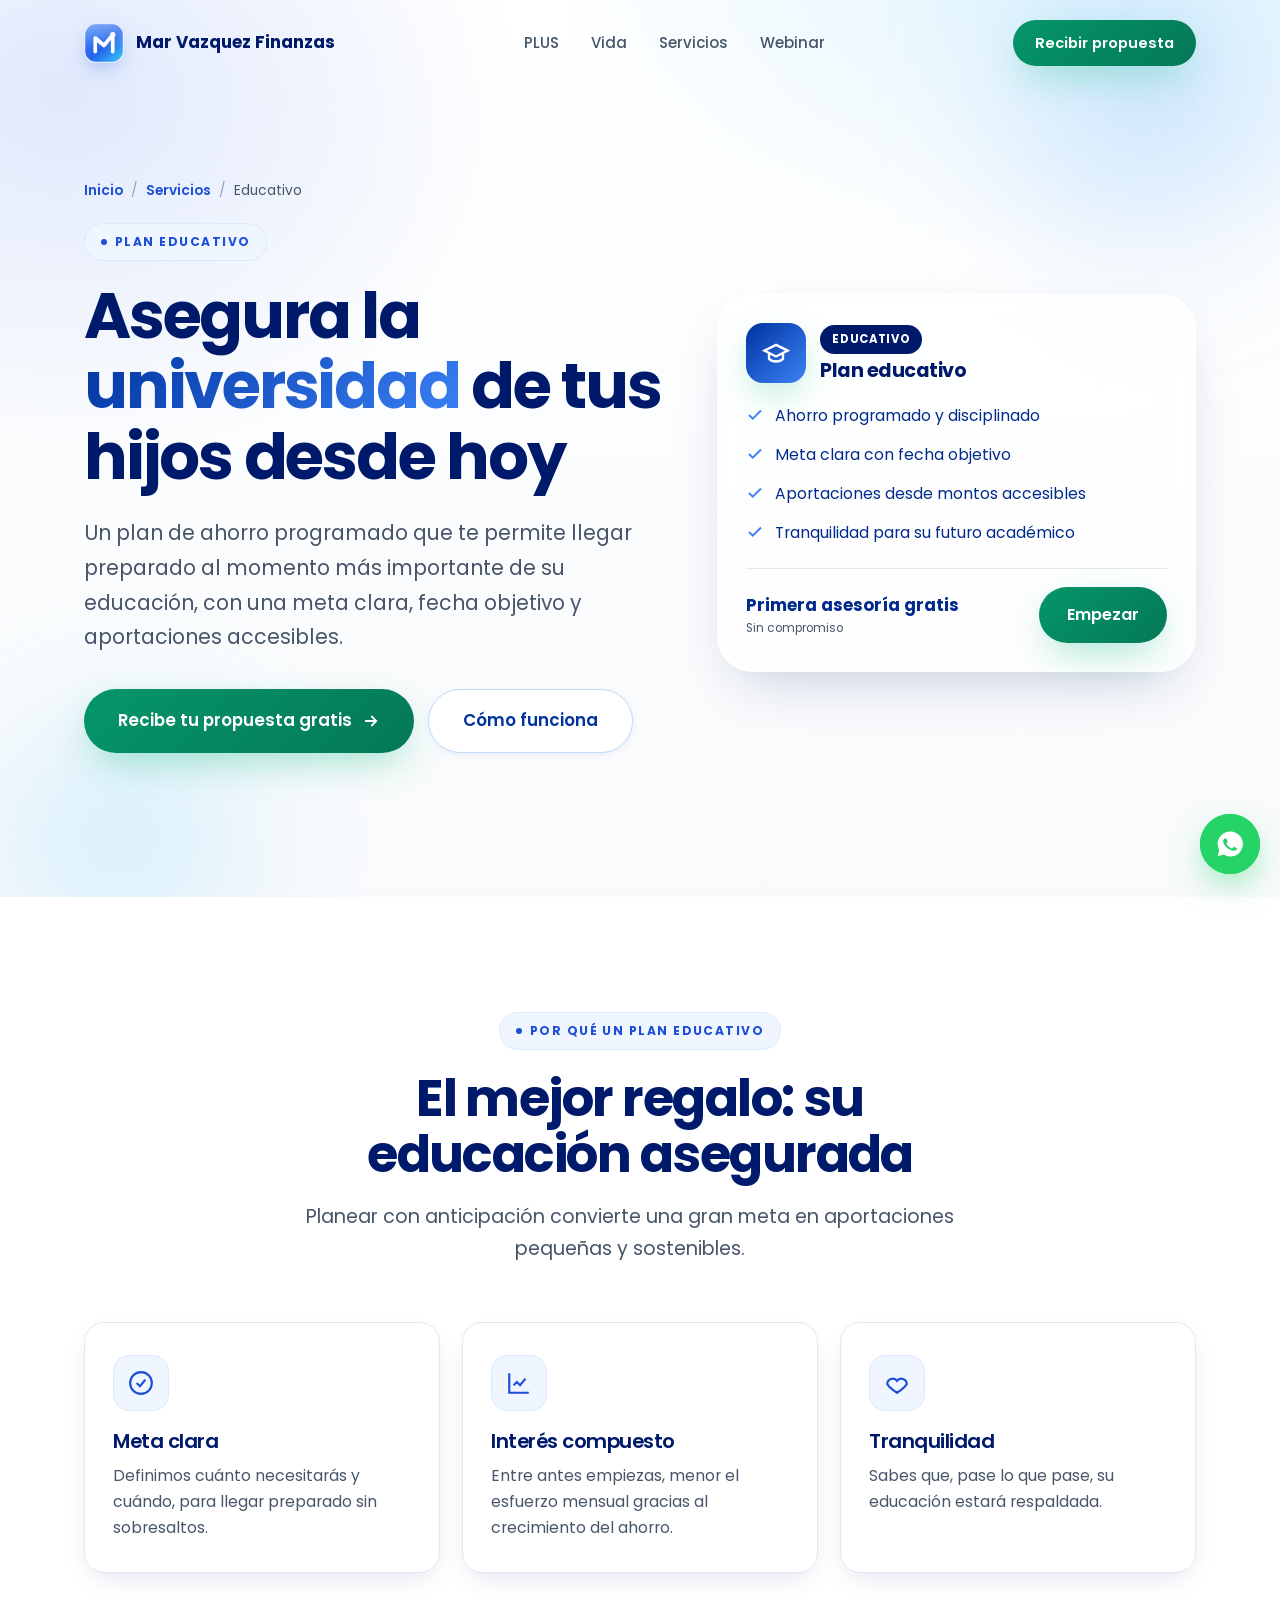
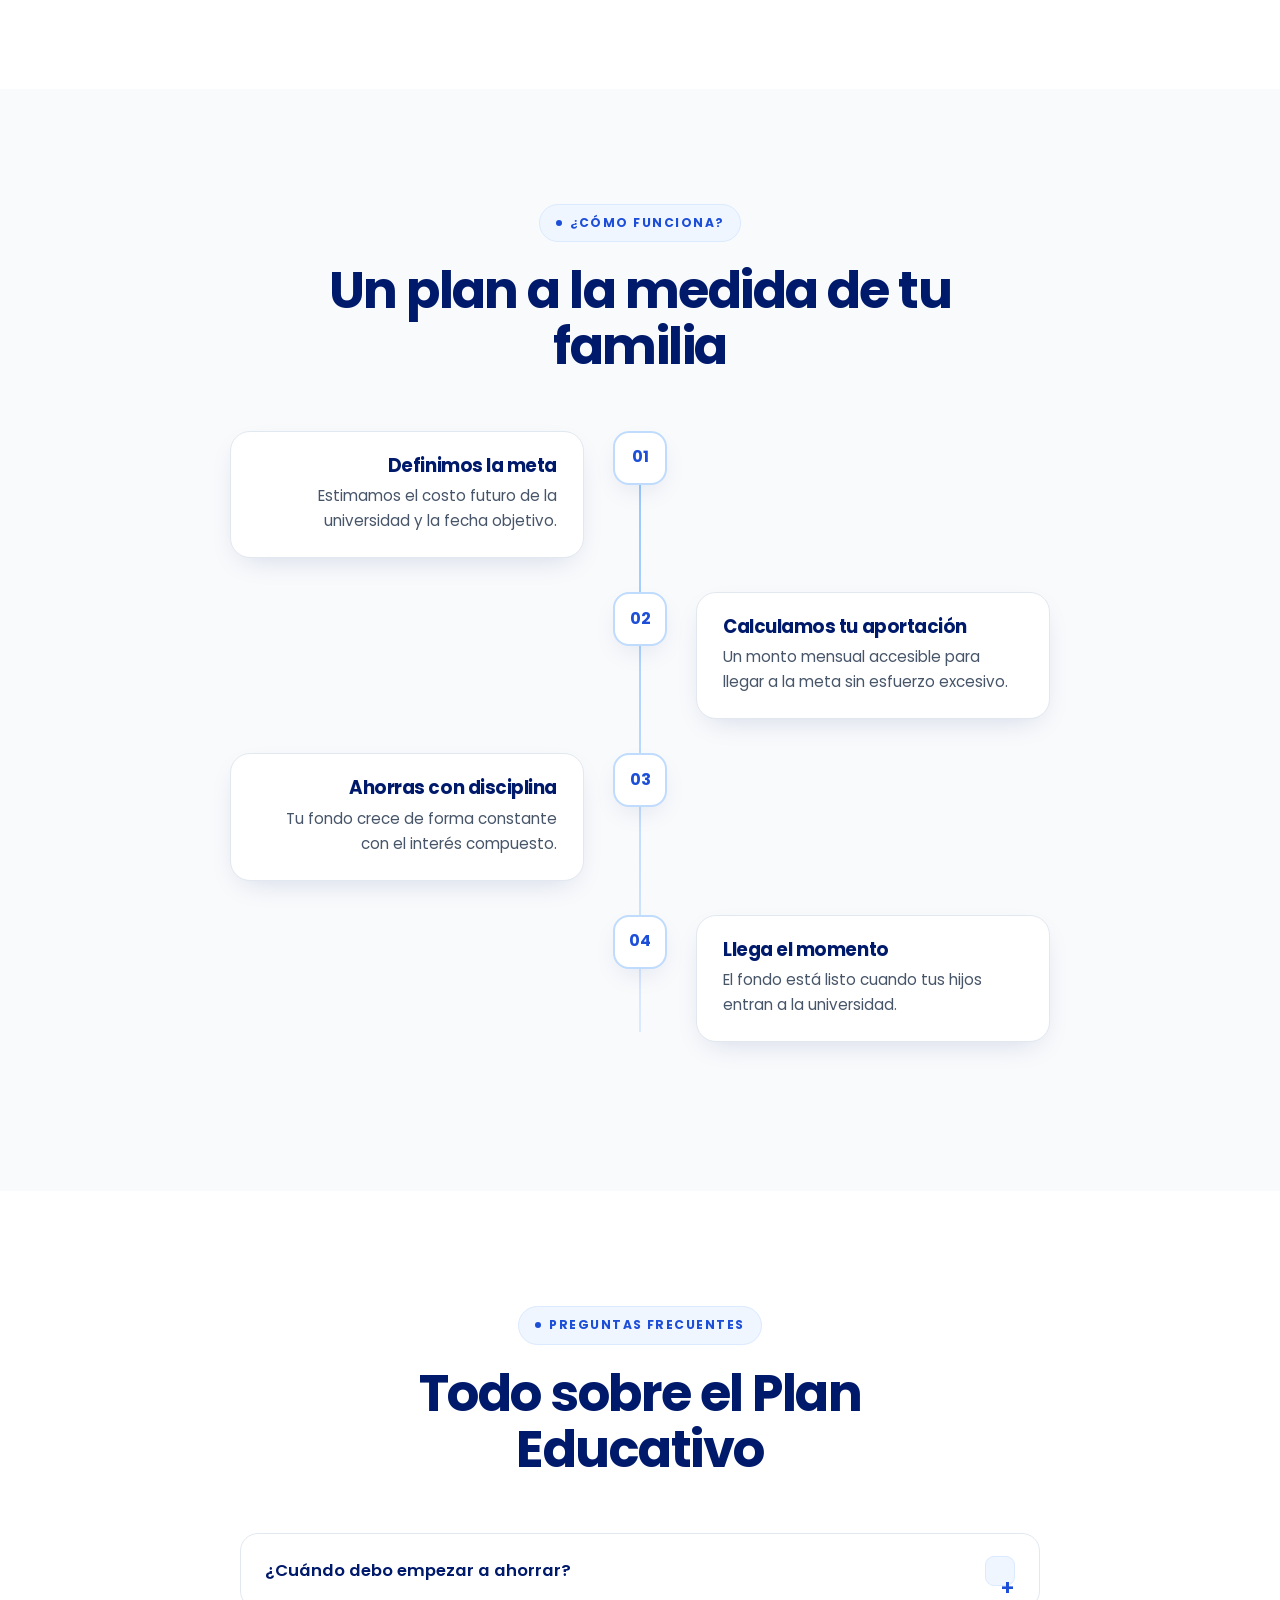
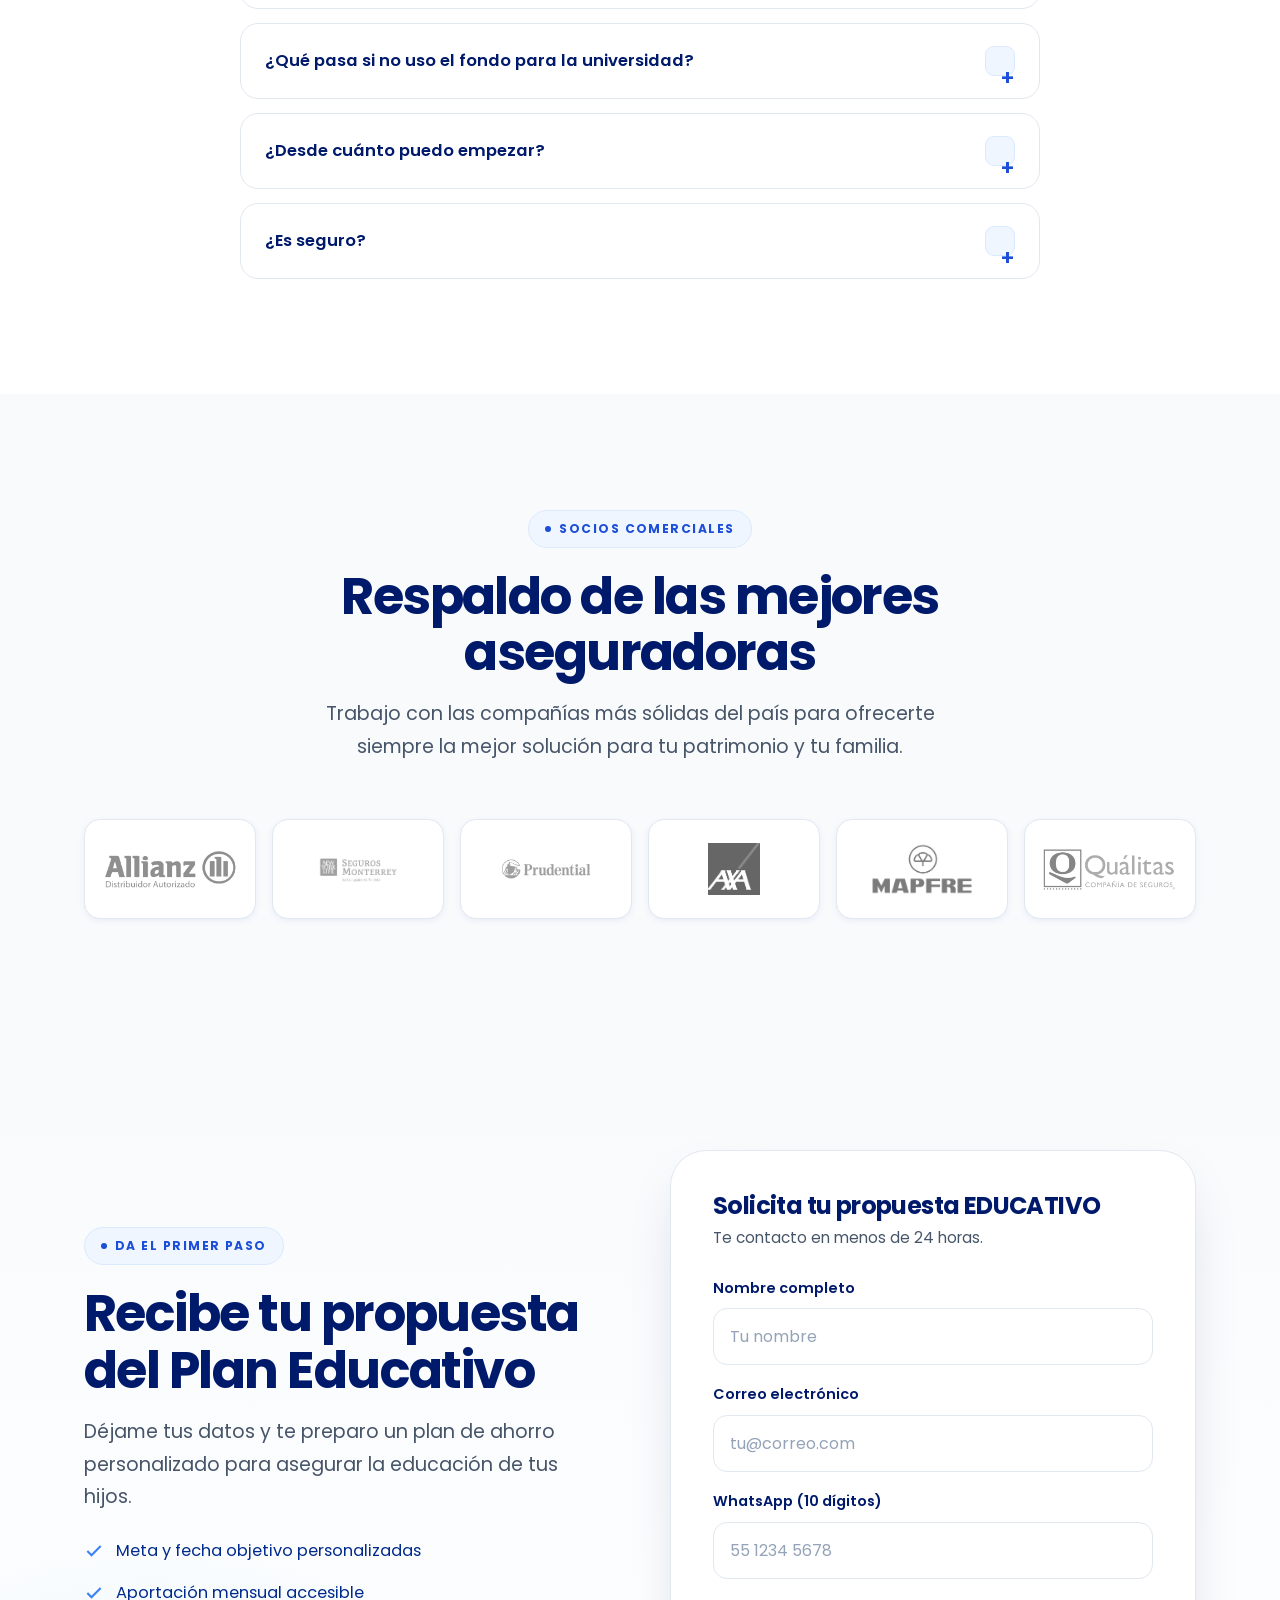
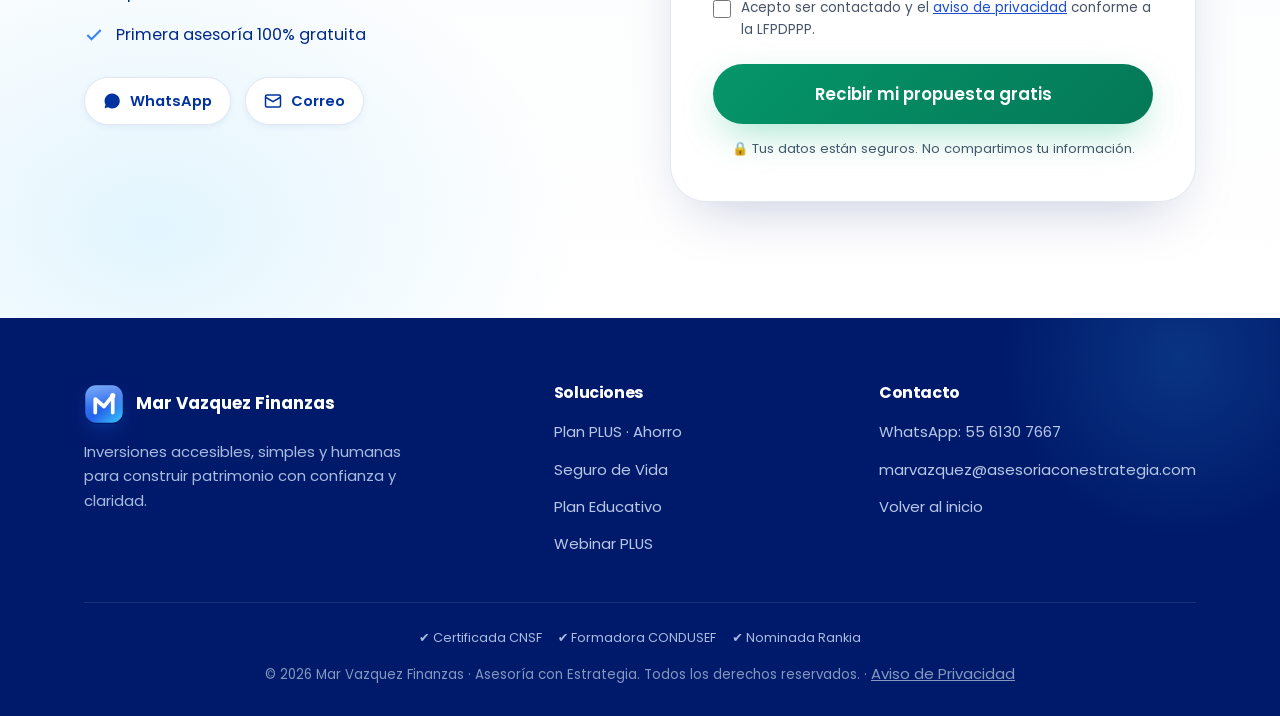
==== educativo.html @ a08ad893 "Add files via upload" ====
<!DOCTYPE html>
<html lang="es-MX">
<head>
<meta charset="UTF-8" />
<meta name="viewport" content="width=device-width, initial-scale=1.0" />
<title>Plan Educativo · Asegura la universidad de tus hijos | Mar Vazquez Finanzas</title>
<meta name="description" content="Plan Educativo: ahorro programado para asegurar la universidad de tus hijos con anticipación. Meta clara, fecha objetivo y tranquilidad. Asesora certificada CNSF y CONDUSEF." />
<meta name="keywords" content="plan educativo, ahorro universidad, ahorro para hijos, seguro educativo, ahorro programado México, fondo educativo" />
<link rel="canonical" href="https://asesoriaconestrategia.com/educativo.html" />

<meta property="og:type" content="website" />
<meta property="og:title" content="Plan Educativo · Asegura la universidad de tus hijos" />
<meta property="og:description" content="Ahorro programado para el futuro académico de tus hijos, con meta clara y fecha objetivo. Asesoría personalizada certificada." />
<meta property="og:locale" content="es_MX" />
<meta property="og:url" content="https://asesoriaconestrategia.com/educativo.html" />
<meta property="og:image" content="https://asesoriaconestrategia.com/assets/og-image.jpg" />
<meta property="og:image:width" content="1200" />
<meta property="og:image:height" content="630" />
<meta name="twitter:image" content="https://asesoriaconestrategia.com/assets/og-image.jpg" />

<link rel="icon" href="assets/favicon.svg" type="image/svg+xml" />
<link rel="icon" href="assets/favicon-32.png" sizes="32x32" type="image/png" />
<link rel="apple-touch-icon" href="assets/apple-touch-icon.png" />
<meta name="theme-color" content="#0033A0" />

<link rel="preconnect" href="https://fonts.googleapis.com" />
<link rel="preconnect" href="https://fonts.gstatic.com" crossorigin />
<link href="https://fonts.googleapis.com/css2?family=Poppins:wght@400;500;600;700&display=swap" rel="stylesheet" />
<link rel="stylesheet" href="css/styles.css" />

<script type="application/ld+json">
{"@context":"https://schema.org","@type":"Service","serviceType":"Plan de ahorro educativo","name":"EDUCATIVO","description":"Ahorro programado para asegurar la educación universitaria de los hijos.","areaServed":"MX","provider":{"@type":"Person","name":"Mar Vazquez","jobTitle":"Asesora financiera certificada CNSF","url":"https://asesoriaconestrategia.com"}}
</script>
<script type="application/ld+json">
{"@context":"https://schema.org","@type":"FAQPage","mainEntity":[
{"@type":"Question","name":"¿Cuándo debo empezar a ahorrar para la universidad de mis hijos?","acceptedAnswer":{"@type":"Answer","text":"Entre antes empieces, menor es el esfuerzo mensual gracias al interés compuesto. Incluso con niños pequeños puedes construir el fondo con aportaciones accesibles."}},
{"@type":"Question","name":"¿Qué pasa si no uso el fondo para la universidad?","acceptedAnswer":{"@type":"Answer","text":"El ahorro es tuyo y flexible. En tu asesoría revisamos las condiciones y alternativas según el plan que elijas."}},
{"@type":"Question","name":"¿Desde cuánto puedo empezar?","acceptedAnswer":{"@type":"Answer","text":"Desde montos accesibles. Definimos una aportación mensual sostenible acorde a tu meta y fecha objetivo."}}
]}
</script>
</head>
<body>

<header id="header">
  <div class="wrap nav">
    <a href="index.html" class="brand"><img class="mark" src="assets/logo.svg" width="40" height="40" alt="Mar Vazquez Finanzas" />Mar Vazquez Finanzas</a>
    <nav class="nav-links">
      <a href="plus.html">PLUS</a>
      <a href="vida.html">Vida</a>
      <a href="index.html#servicios">Servicios</a>
      <a href="webinar.html">Webinar</a>
    </nav>
    <a href="#contacto" class="btn btn-primary nav-cta"><span class="cta-full">Recibir propuesta</span><span class="cta-short">Propuesta</span></a>
  </div>
</header>

<section class="hero product-hero" id="top">
  <div class="hero-orb o1"></div>
  <div class="hero-orb o2"></div>
  <div class="wrap">
    <div>
      <nav class="crumbs" aria-label="Ruta"><a href="index.html">Inicio</a> <span>/</span> <a href="index.html#servicios">Servicios</a> <span>/</span> Educativo</nav>
      <span class="eyebrow reveal"><span class="dot"></span> Plan Educativo</span>
      <h1 class="reveal d1">Asegura la <span class="grad-text">universidad</span> de tus hijos desde hoy</h1>
      <p class="sub reveal d2">Un plan de ahorro programado que te permite llegar preparado al momento más importante de su educación, con una meta clara, fecha objetivo y aportaciones accesibles.</p>
      <div class="hero-cta reveal d3">
        <a href="#contacto" class="btn btn-primary btn-lg">Recibe tu propuesta gratis
          <svg width="18" height="18" viewBox="0 0 24 24" fill="none" stroke="currentColor" stroke-width="2.4" stroke-linecap="round"><path d="M5 12h14M13 6l6 6-6 6"/></svg>
        </a>
        <a href="#beneficios" class="btn btn-outline btn-lg">Cómo funciona</a>
      </div>
    </div>
    <div class="hero-visual reveal-scale d2">
      <div class="pcard">
        <div class="pcard-top">
          <div class="pcard-ico"><svg width="28" height="28" viewBox="0 0 24 24" fill="none" stroke="currentColor" stroke-width="2"><path d="M22 10 12 5 2 10l10 5 10-5Z"/><path d="M6 12v5c3 3 9 3 12 0v-5"/></svg></div>
          <div><span class="tag">EDUCATIVO</span><h3>Plan educativo</h3></div>
        </div>
        <ul class="pcard-list">
          <li><svg width="18" height="18" viewBox="0 0 24 24" fill="none" stroke="currentColor" stroke-width="2.5"><path d="M20 6 9 17l-5-5"/></svg> Ahorro programado y disciplinado</li>
          <li><svg width="18" height="18" viewBox="0 0 24 24" fill="none" stroke="currentColor" stroke-width="2.5"><path d="M20 6 9 17l-5-5"/></svg> Meta clara con fecha objetivo</li>
          <li><svg width="18" height="18" viewBox="0 0 24 24" fill="none" stroke="currentColor" stroke-width="2.5"><path d="M20 6 9 17l-5-5"/></svg> Aportaciones desde montos accesibles</li>
          <li><svg width="18" height="18" viewBox="0 0 24 24" fill="none" stroke="currentColor" stroke-width="2.5"><path d="M20 6 9 17l-5-5"/></svg> Tranquilidad para su futuro académico</li>
        </ul>
        <div class="pcard-foot">
          <div class="price">Primera asesoría gratis<span>Sin compromiso</span></div>
          <a href="#contacto" class="btn btn-primary">Empezar</a>
        </div>
      </div>
    </div>
  </div>
</section>

<section class="section-pad" id="beneficios">
  <div class="wrap">
    <div class="shead">
      <span class="eyebrow reveal"><span class="dot"></span> Por qué un plan educativo</span>
      <h2 class="title reveal d1">El mejor regalo: su educación asegurada</h2>
      <p class="lead reveal d2">Planear con anticipación convierte una gran meta en aportaciones pequeñas y sostenibles.</p>
    </div>
    <div class="grid cols-3">
      <div class="card reveal"><div class="icon"><svg width="26" height="26" viewBox="0 0 24 24" fill="none" stroke="currentColor" stroke-width="2"><circle cx="12" cy="12" r="10"/><path d="m8 12 3 3 5-6"/></svg></div><h3>Meta clara</h3><p>Definimos cuánto necesitarás y cuándo, para llegar preparado sin sobresaltos.</p></div>
      <div class="card reveal d1"><div class="icon"><svg width="26" height="26" viewBox="0 0 24 24" fill="none" stroke="currentColor" stroke-width="2"><path d="M3 3v18h18"/><path d="m7 14 3-3 3 3 5-6"/></svg></div><h3>Interés compuesto</h3><p>Entre antes empiezas, menor el esfuerzo mensual gracias al crecimiento del ahorro.</p></div>
      <div class="card reveal d2"><div class="icon"><svg width="26" height="26" viewBox="0 0 24 24" fill="none" stroke="currentColor" stroke-width="2"><path d="M12 21s-7-4.35-9-8a5 5 0 0 1 9-3 5 5 0 0 1 9 3c-2 3.65-9 8-9 8Z"/></svg></div><h3>Tranquilidad</h3><p>Sabes que, pase lo que pase, su educación estará respaldada.</p></div>
    </div>
  </div>
</section>

<section class="section-pad soft">
  <div class="wrap">
    <div class="shead"><span class="eyebrow reveal"><span class="dot"></span> ¿Cómo funciona?</span><h2 class="title reveal d1">Un plan a la medida de tu familia</h2></div>
    <div class="timeline">
      <div class="tstep reveal"><div class="tnode">01</div><div class="tcard"><h3>Definimos la meta</h3><p>Estimamos el costo futuro de la universidad y la fecha objetivo.</p></div></div>
      <div class="tstep reveal"><div class="tnode">02</div><div class="tcard"><h3>Calculamos tu aportación</h3><p>Un monto mensual accesible para llegar a la meta sin esfuerzo excesivo.</p></div></div>
      <div class="tstep reveal"><div class="tnode">03</div><div class="tcard"><h3>Ahorras con disciplina</h3><p>Tu fondo crece de forma constante con el interés compuesto.</p></div></div>
      <div class="tstep reveal"><div class="tnode">04</div><div class="tcard"><h3>Llega el momento</h3><p>El fondo está listo cuando tus hijos entran a la universidad.</p></div></div>
    </div>
  </div>
</section>

<section class="section-pad" id="faq">
  <div class="wrap">
    <div class="shead"><span class="eyebrow reveal"><span class="dot"></span> Preguntas frecuentes</span><h2 class="title reveal d1">Todo sobre el Plan Educativo</h2></div>
    <div class="faq">
      <details class="qa reveal"><summary>¿Cuándo debo empezar a ahorrar?<span class="pm">+</span></summary><div class="a">Entre antes empieces, menor es el esfuerzo mensual gracias al interés compuesto. Incluso con niños pequeños puedes construir el fondo con aportaciones accesibles.</div></details>
      <details class="qa reveal"><summary>¿Qué pasa si no uso el fondo para la universidad?<span class="pm">+</span></summary><div class="a">El ahorro es tuyo y flexible. En tu asesoría revisamos las condiciones y alternativas según el plan que elijas.</div></details>
      <details class="qa reveal"><summary>¿Desde cuánto puedo empezar?<span class="pm">+</span></summary><div class="a">Desde montos accesibles. Definimos una aportación mensual sostenible acorde a tu meta y fecha objetivo.</div></details>
      <details class="qa reveal"><summary>¿Es seguro?<span class="pm">+</span></summary><div class="a">Trabajo con instituciones reguladas y soy asesora certificada por la CNSF y formadora financiera avalada por la CONDUSEF.</div></details>
    </div>
  </div>
</section>

<!-- ======================= ASEGURADORAS ALIADAS ======================= -->
<section class="section-pad soft" id="aseguradoras">
  <div class="wrap">
    <div class="shead">
      <span class="eyebrow reveal"><span class="dot"></span> Socios comerciales</span>
      <h2 class="title reveal d1">Respaldo de las mejores aseguradoras</h2>
      <p class="lead reveal d2">Trabajo con las compañías más sólidas del país para ofrecerte siempre la mejor solución para tu patrimonio y tu familia.</p>
    </div>
    <div class="partners-grid reveal d1">
      <div class="partner"><img src="assets/partners/allianz-distribuidor-autorizado.png" alt="Allianz — Distribuidor Autorizado" loading="lazy" /></div>
      <div class="partner"><img src="assets/partners/seguros-monterrey-large.webp" alt="Seguros Monterrey New York" loading="lazy" /></div>
      <div class="partner"><img src="assets/partners/Prudential.webp" alt="Prudential" loading="lazy" /></div>
      <div class="partner"><img src="assets/partners/axa-logo.png" alt="AXA" loading="lazy" /></div>
      <div class="partner"><img src="assets/partners/Mapfre_logo.webp" alt="Mapfre" loading="lazy" /></div>
      <div class="partner"><img src="assets/partners/qualitas-logo.webp" alt="Quálitas" loading="lazy" /></div>
    </div>
  </div>
</section><section class="section-pad lead-sec" id="contacto">
  <div class="wrap">
    <div class="lead-grid">
      <div class="reveal-x">
        <span class="eyebrow"><span class="dot"></span> Da el primer paso</span>
        <h2 class="title">Recibe tu propuesta del Plan Educativo</h2>
        <p class="lead">Déjame tus datos y te preparo un plan de ahorro personalizado para asegurar la educación de tus hijos.</p>
        <ul class="lead-benefits">
          <li><svg width="20" height="20" viewBox="0 0 24 24" fill="none" stroke="currentColor" stroke-width="2.5"><path d="M20 6 9 17l-5-5"/></svg> Meta y fecha objetivo personalizadas</li>
          <li><svg width="20" height="20" viewBox="0 0 24 24" fill="none" stroke="currentColor" stroke-width="2.5"><path d="M20 6 9 17l-5-5"/></svg> Aportación mensual accesible</li>
          <li><svg width="20" height="20" viewBox="0 0 24 24" fill="none" stroke="currentColor" stroke-width="2.5"><path d="M20 6 9 17l-5-5"/></svg> Primera asesoría 100% gratuita</li>
        </ul>
        <div class="lead-contact">
          <a href="https://wa.me/525561307667" target="_blank" rel="noopener"><svg width="18" height="18" viewBox="0 0 24 24" fill="currentColor"><path d="M12 2a10 10 0 0 0-8.6 15l-1.3 4.7 4.8-1.3A10 10 0 1 0 12 2Z"/></svg> WhatsApp</a>
          <a href="mailto:marvazquez@asesoriaconestrategia.com"><svg width="18" height="18" viewBox="0 0 24 24" fill="none" stroke="currentColor" stroke-width="2"><rect x="2" y="4" width="20" height="16" rx="2"/><path d="m2 7 10 6 10-6"/></svg> Correo</a>
        </div>
      </div>
      <div class="form-card reveal-x right">
        <form id="lead-form" data-source="landing-educativo" novalidate>
          <h3>Solicita tu propuesta EDUCATIVO</h3>
          <p class="fsub">Te contacto en menos de 24 horas.</p>
          <div class="form-group"><label for="name">Nombre completo</label><input type="text" id="name" name="name" autocomplete="name" placeholder="Tu nombre" required /><div class="err" data-for="name">Escribe tu nombre.</div></div>
          <div class="form-group"><label for="email">Correo electrónico</label><input type="email" id="email" name="email" autocomplete="email" placeholder="tu@correo.com" required /><div class="err" data-for="email">Escribe un correo válido.</div></div>
          <div class="form-group"><label for="phone">WhatsApp (10 dígitos)</label><input type="tel" id="phone" name="phone" autocomplete="tel" inputmode="numeric" placeholder="55 1234 5678" required /><div class="err" data-for="phone">Escribe un número de 10 dígitos.</div></div>
          <input type="hidden" id="interest" name="interest" value="Plan educativo (EDUCATIVO)" />
          <div class="honeypot"><label>No llenar<input type="text" name="company" tabindex="-1" autocomplete="off" /></label></div>
          <div class="consent"><input type="checkbox" id="consent" name="consent" required /><label for="consent">Acepto ser contactado y el <a href="privacidad.html" target="_blank" rel="noopener">aviso de privacidad</a> conforme a la LFPDPPP.</label></div>
          <div class="err" data-for="consent">Debes aceptar el aviso de privacidad para continuar.</div>
          <button type="submit" class="btn btn-primary btn-block btn-lg">Recibir mi propuesta gratis</button>
          <p class="form-note">🔒 Tus datos están seguros. No compartimos tu información.</p>
        </form>
        <div class="form-ok" id="form-ok">
          <div class="ring"><svg width="34" height="34" viewBox="0 0 24 24" fill="none" stroke="currentColor" stroke-width="2.5"><path d="M20 6 9 17l-5-5"/></svg></div>
          <h3>¡Gracias! 🎉</h3>
          <p>Recibí tus datos. Te contactaré en menos de 24 horas por WhatsApp con tu propuesta del Plan Educativo.</p>
          <a href="#" id="calendly-link" class="btn btn-primary btn-block" style="margin-top:20px" onclick="return false">Agendar mi asesoría ahora</a>
        </div>
      </div>
    </div>
  </div>
</section>

<footer>
  <div class="wrap">
    <div class="foot-grid">
      <div>
        <a href="index.html" class="brand" style="margin-bottom:16px"><img class="mark" src="assets/logo.svg" width="40" height="40" alt="Mar Vazquez Finanzas" />Mar Vazquez Finanzas</a>
        <p style="max-width:340px;font-size:.93rem;color:#A9BADF;margin-top:10px">Inversiones accesibles, simples y humanas para construir patrimonio con confianza y claridad.</p>
      </div>
      <div>
        <h4>Soluciones</h4>
        <ul class="foot-links">
          <li><a href="plus.html">Plan PLUS · Ahorro</a></li>
          <li><a href="vida.html">Seguro de Vida</a></li>
          <li><a href="educativo.html">Plan Educativo</a></li>
          <li><a href="webinar.html">Webinar PLUS</a></li>
        </ul>
      </div>
      <div>
        <h4>Contacto</h4>
        <ul class="foot-links">
          <li><a href="https://wa.me/525561307667" target="_blank" rel="noopener">WhatsApp: 55 6130 7667</a></li>
          <li><a href="mailto:marvazquez@asesoriaconestrategia.com">marvazquez@asesoriaconestrategia.com</a></li>
          <li><a href="index.html">Volver al inicio</a></li>
        </ul>
      </div>
    </div>
    <div class="foot-bottom">
      <div class="badges"><span>✔ Certificada CNSF</span><span>✔ Formadora CONDUSEF</span><span>✔ Nominada Rankia</span></div>
      © <span id="year">2026</span> Mar Vazquez Finanzas · Asesoría con Estrategia. Todos los derechos reservados. · <a href="privacidad.html" style="color:inherit;text-decoration:underline">Aviso de Privacidad</a>
    </div>
  </div>
</footer>

<a class="wa-float" href="https://wa.me/525561307667?text=Hola%20Mar%2C%20me%20interesa%20el%20plan%20educativo" target="_blank" rel="noopener" aria-label="WhatsApp">
  <svg width="30" height="30" viewBox="0 0 24 24" fill="currentColor"><path d="M12 2a10 10 0 0 0-8.6 15l-1.3 4.7 4.8-1.3A10 10 0 1 0 12 2Zm5.3 14.1c-.2.6-1.3 1.2-1.8 1.2-.5.1-1 .2-3.3-.7-2.8-1.1-4.5-3.9-4.7-4.1-.1-.2-1-1.4-1-2.6 0-1.2.6-1.8.9-2.1.2-.2.5-.3.7-.3h.5c.2 0 .4 0 .6.5l.8 2c.1.2.1.4 0 .5l-.4.5-.3.3c-.1.1-.3.3-.1.6.2.3.8 1.3 1.7 2.1 1.2 1 2.1 1.4 2.4 1.5.3.1.5.1.6-.1l.9-1c.2-.2.4-.2.6-.1l1.9.9c.3.1.5.2.5.3.1.2.1.6-.1 1.1Z"/></svg>
</a>
<button class="to-top" id="toTop" aria-label="Volver arriba"><svg width="20" height="20" viewBox="0 0 24 24" fill="none" stroke="currentColor" stroke-width="2.4" stroke-linecap="round" stroke-linejoin="round"><path d="M12 19V5M5 12l7-7 7 7"/></svg></button>
<div class="sticky-cta" id="sticky">
  <a href="https://wa.me/525561307667" target="_blank" rel="noopener" class="btn btn-outline">WhatsApp</a>
  <a href="#contacto" class="btn btn-primary">Recibir propuesta</a>
</div>

<script src="js/main.js"></script>
</body>
</html>
---- css/styles.css ----
/* ============================================================
   Mar Vazquez Finanzas — Landing de presentación
   Hoja de estilos principal
   Paleta: Blanco + Azul · Estilo premium, luminoso y elegante · 2026
   ============================================================ */

/* ============ TOKENS ============ */
:root{
  /* Azules Allianz */
  --blue-900:#001A6B;   /* bandas oscuras / titulares */
  --blue-800:#002A8C;
  --blue-700:#0033A0;   /* azul Allianz */
  --blue-600:#1D4ED8;   /* azul primario (links, eyebrows) */
  --blue-500:#3B82F6;
  --blue-400:#60A5FA;
  --blue-300:#93C5FD;
  --blue-200:#BFDBFE;
  --blue-100:#DBEAFE;
  --blue-50:#EFF6FF;    /* fondos suaves */
  --cyan-400:#3B82F6;   /* acento en gradientes (azul) */

  /* Verde (CTA / acentos) */
  --green:#10B981;
  --green-dark:#059669;
  --mint-400:#10B981;   /* alias: acentos/checks en verde */
  --mint-300:#34D399;

  /* Neutros */
  --ink:#0F172A;        /* texto principal (slate-900) */
  --slate:#475569;      /* texto secundario */
  --slate-2:#94A3B8;    /* texto terciario */
  --line:#E2E8F0;       /* bordes */
  --white:#FFFFFF;
  --bg:#F8FAFC;         /* fondo base */

  /* Sistema */
  --radius:20px;
  --radius-lg:28px;
  --radius-xl:36px;
  --shadow-xs:0 2px 8px -2px rgba(0,51,160,.10);
  --shadow-sm:0 10px 30px -12px rgba(0,26,107,.18);
  --shadow-md:0 24px 60px -24px rgba(0,26,107,.26);
  --shadow-glow:0 14px 40px -10px rgba(16,185,129,.45);
  --grad:linear-gradient(135deg,var(--blue-700),var(--blue-500));
  --grad-soft:linear-gradient(135deg,var(--blue-500),var(--blue-400));
  --grad-cta:linear-gradient(135deg,#059669,#047857);
  --maxw:1160px;
}

/* ============ RESET ============ */
*{margin:0;padding:0;box-sizing:border-box}
html{scroll-behavior:smooth;-webkit-text-size-adjust:100%}
body{
  font-family:'Poppins',system-ui,sans-serif;
  color:var(--ink);
  background:var(--white);
  line-height:1.65;
  overflow-x:hidden;
  -webkit-font-smoothing:antialiased;
}
h1,h2,h3,h4,.font-display{font-family:'Poppins','Inter',sans-serif;line-height:1.1;letter-spacing:-.025em;color:var(--blue-900)}
img{max-width:100%;display:block}
a{color:inherit;text-decoration:none}
button{font-family:inherit;cursor:pointer;border:none;background:none}
section{position:relative}
::selection{background:var(--blue-200);color:var(--blue-900)}

/* Foco visible por teclado (accesibilidad) */
a:focus-visible,button:focus-visible,.btn:focus-visible,summary:focus-visible,[tabindex]:focus-visible,input:focus-visible,select:focus-visible,details:focus-visible{
  outline:3px solid var(--blue-500);outline-offset:2px;border-radius:8px;
}

/* ============ LAYOUT ============ */
.wrap{width:100%;max-width:var(--maxw);margin:0 auto;padding:0 24px}
.section-pad{padding:clamp(70px,9vw,130px) 0}
.center{text-align:center}
.eyebrow{
  display:inline-flex;align-items:center;gap:8px;
  font-size:.76rem;font-weight:700;letter-spacing:.12em;text-transform:uppercase;
  color:var(--blue-600);
  padding:8px 16px;border-radius:100px;margin-bottom:20px;
  background:var(--blue-50);border:1px solid var(--blue-100);
}
.eyebrow.on-dark{color:var(--blue-200);background:rgba(255,255,255,.08);border-color:rgba(255,255,255,.16)}
.eyebrow .dot{width:6px;height:6px;border-radius:50%;background:var(--blue-600)}
.eyebrow.on-dark .dot{background:var(--cyan-400)}
h2.title{font-size:clamp(2rem,4.8vw,3.2rem);font-weight:700;margin-bottom:18px;letter-spacing:-.03em}
.on-dark h2.title{color:#fff}
.lead{font-size:clamp(1.02rem,2.3vw,1.2rem);color:var(--slate);max-width:660px;line-height:1.7}
.center .lead{margin-left:auto;margin-right:auto}
.on-dark .lead{color:var(--blue-200)}
.grad-text{background:var(--grad);-webkit-background-clip:text;background-clip:text;color:transparent}

/* Fondo decorativo de puntos */
.dotgrid{
  background-image:radial-gradient(var(--blue-100) 1px,transparent 1px);
  background-size:26px 26px;
}

/* ============ BUTTONS ============ */
.btn{
  display:inline-flex;align-items:center;justify-content:center;gap:10px;
  font-weight:600;font-size:1rem;padding:15px 28px;border-radius:100px;
  transition:transform .3s cubic-bezier(.2,.8,.2,1),box-shadow .3s ease,background .3s ease,color .3s ease;
  white-space:nowrap;position:relative;
}
.btn svg{transition:transform .3s ease}
.btn-primary{background:var(--grad-cta);color:#fff;box-shadow:var(--shadow-glow)}
.btn-primary:hover{transform:translateY(-3px);box-shadow:0 20px 48px -12px rgba(16,185,129,.6)}
.btn-primary:hover svg{transform:translateX(4px)}
.btn-outline{background:#fff;color:var(--blue-700);border:1.5px solid var(--blue-200);box-shadow:var(--shadow-xs)}
.btn-outline:hover{transform:translateY(-3px);border-color:var(--blue-400);box-shadow:var(--shadow-sm)}
.btn-ghost{background:rgba(255,255,255,.1);color:#fff;border:1px solid rgba(255,255,255,.25)}
.btn-ghost:hover{background:rgba(255,255,255,.2);transform:translateY(-3px)}
.btn-white{background:#fff;color:var(--blue-700)}
.btn-white:hover{transform:translateY(-3px);box-shadow:0 18px 44px -14px rgba(0,0,0,.4)}
.btn-block{width:100%}
.btn-lg{padding:17px 34px;font-size:1.05rem}

/* ============ HEADER ============ */
header{
  position:fixed;top:0;left:0;right:0;z-index:80;
  transition:background .35s ease,box-shadow .35s ease,padding .35s ease,border-color .35s;
  padding:20px 0;border-bottom:1px solid transparent;
}
header.scrolled{
  background:rgba(255,255,255,.8);backdrop-filter:blur(18px) saturate(160%);
  box-shadow:0 8px 30px -16px rgba(15,40,110,.25);padding:13px 0;border-bottom-color:var(--line);
}
.nav{display:flex;align-items:center;justify-content:space-between;gap:20px}
.brand{display:flex;align-items:center;gap:12px;font-family:'Poppins';font-weight:700;font-size:1.06rem;color:var(--blue-900)}
.brand .mark{
  width:40px;height:40px;border-radius:12px;display:block;
  box-shadow:0 8px 22px -8px rgba(37,99,235,.55);
}
.nav-links{display:none;gap:32px;align-items:center}
.nav-links a{color:var(--slate);font-size:.94rem;font-weight:500;transition:color .2s;position:relative}
.nav-links a::after{content:"";position:absolute;left:0;bottom:-5px;width:0;height:2px;background:var(--grad);border-radius:2px;transition:width .3s ease}
.nav-links a:hover{color:var(--blue-700)}
.nav-links a:hover::after{width:100%}
.nav .btn{padding:11px 22px;font-size:.92rem}
.cta-short{display:none}
@media(min-width:940px){.nav-links{display:flex}}
@media(max-width:560px){
  .brand{font-size:.98rem;gap:9px}
  .brand .mark{width:36px;height:36px}
  .nav .btn{padding:10px 18px;font-size:.88rem}
  .cta-full{display:none}
  .cta-short{display:inline}
}
@media(max-width:360px){
  .brand{font-size:.9rem}
}

/* ============ HERO ============ */
.hero{
  position:relative;overflow:hidden;padding:150px 0 90px;
  background:
    radial-gradient(900px 500px at 85% -5%,rgba(56,189,248,.16),transparent 60%),
    radial-gradient(760px 620px at 5% 10%,rgba(37,99,235,.14),transparent 60%),
    linear-gradient(180deg,#fff 0%,var(--bg) 100%);
}
@media(min-width:960px){.hero{padding:180px 0 110px}}
.hero-orb{position:absolute;border-radius:50%;filter:blur(60px);opacity:.5;pointer-events:none;z-index:0}
.hero-orb.o1{width:420px;height:420px;background:radial-gradient(circle,rgba(96,165,250,.55),transparent 70%);top:-100px;right:-80px;animation:drift 16s ease-in-out infinite}
.hero-orb.o2{width:360px;height:360px;background:radial-gradient(circle,rgba(56,189,248,.45),transparent 70%);bottom:-120px;left:-60px;animation:drift 20s ease-in-out infinite reverse}
.hero .wrap{position:relative;z-index:2;display:grid;gap:52px;align-items:center}
@media(min-width:980px){.hero .wrap{grid-template-columns:1.1fr .9fr;gap:48px}}
.hero h1{font-size:clamp(2.3rem,5.6vw,4rem);font-weight:700;letter-spacing:-.035em;margin-bottom:24px}
.hero p.sub{font-size:clamp(1.05rem,2.4vw,1.28rem);color:var(--slate);max-width:560px;margin-bottom:34px;line-height:1.7}
.hero-cta{display:flex;flex-wrap:wrap;gap:14px;margin-bottom:34px}
.hero-meta{display:flex;align-items:center;gap:18px;flex-wrap:wrap}
.hero-meta .avs{display:flex}
.hero-meta .avs span{width:38px;height:38px;border-radius:50%;border:2.5px solid #fff;margin-left:-10px;background:var(--grad-soft);box-shadow:var(--shadow-xs)}
.hero-meta .avs span:first-child{margin-left:0}
.hero-meta small{color:var(--slate);font-size:.88rem}
.hero-meta small b{color:var(--blue-900);display:block;font-size:.95rem}
.stars{color:#F5A623;letter-spacing:2px;font-size:.9rem}

/* Hero visual (tarjeta de perfil) */
.hero-visual{position:relative}
.profile-card{
  background:rgba(255,255,255,.72);border:1px solid rgba(255,255,255,.9);
  border-radius:var(--radius-xl);padding:26px;backdrop-filter:blur(16px);
  box-shadow:var(--shadow-md);position:relative;z-index:2;
}
.profile-top{display:flex;align-items:center;gap:16px;margin-bottom:22px}
.profile-avatar{
  width:76px;height:76px;border-radius:22px;flex:none;
  background:var(--grad);display:grid;place-items:center;color:#fff;
  font-family:'Poppins';font-weight:700;font-size:1.7rem;box-shadow:var(--shadow-glow)
}
.profile-top h3{font-size:1.2rem;margin-bottom:2px}
.profile-top .role{color:var(--blue-600);font-size:.86rem;font-weight:600}
.profile-top .cert{color:var(--slate-2);font-size:.8rem}
.profile-metrics{display:grid;grid-template-columns:1fr 1fr;gap:12px;margin-bottom:20px}
.pm{background:var(--blue-50);border:1px solid var(--blue-100);border-radius:16px;padding:14px}
.pm .k{font-family:'Poppins';font-weight:700;font-size:1.5rem;color:var(--blue-700);line-height:1}
.pm .l{font-size:.76rem;color:var(--slate);margin-top:4px}
.profile-tags{display:flex;flex-wrap:wrap;gap:8px}
.profile-tags span{font-size:.76rem;font-weight:600;color:var(--blue-700);background:var(--blue-50);border:1px solid var(--blue-100);padding:6px 12px;border-radius:100px}
.badge-float{
  position:absolute;z-index:3;background:#fff;border:1px solid var(--line);border-radius:16px;
  padding:12px 16px;box-shadow:var(--shadow-md);display:flex;align-items:center;gap:10px;font-size:.85rem;font-weight:600;color:var(--blue-900)
}
.badge-float svg{color:var(--blue-600);flex:none}
.badge-float.b1{top:-18px;left:-16px;animation:floaty 5s ease-in-out infinite}
.badge-float.b2{bottom:-16px;right:-14px;animation:floaty 6s ease-in-out infinite .8s}
@media(max-width:520px){.badge-float{display:none}}

/* ============ MARQUEE (certificaciones) ============ */
.marquee{background:var(--white);border-top:1px solid var(--line);border-bottom:1px solid var(--line);padding:22px 0;overflow:hidden;position:relative}
.marquee::before,.marquee::after{content:"";position:absolute;top:0;bottom:0;width:90px;z-index:2;pointer-events:none}
.marquee::before{left:0;background:linear-gradient(90deg,#fff,transparent)}
.marquee::after{right:0;background:linear-gradient(270deg,#fff,transparent)}
.marquee-track{display:flex;gap:56px;width:max-content;animation:scrollx 26s linear infinite}
.marquee:hover .marquee-track{animation-play-state:paused}
.marquee-item{display:flex;align-items:center;gap:11px;color:var(--blue-800);font-weight:600;font-size:.98rem;white-space:nowrap}
.marquee-item svg{color:var(--blue-500);flex:none}

/* ============ SOBRE MÍ ============ */
.about-grid{display:grid;gap:48px;align-items:center}
@media(min-width:900px){.about-grid{grid-template-columns:.85fr 1.15fr;gap:64px}}
.about-photo{
  position:relative;border-radius:var(--radius-xl);overflow:hidden;aspect-ratio:4/5;
  background:linear-gradient(160deg,var(--blue-100),var(--blue-50));
  border:1px solid var(--line);box-shadow:var(--shadow-md);display:grid;place-items:center;
}
.about-photo .ph{text-align:center;color:var(--blue-400);padding:20px}
.about-photo .ph svg{width:64px;height:64px;margin-bottom:10px}
.about-photo .ph small{font-size:.82rem}
.about-photo .sig{
  position:absolute;left:20px;bottom:20px;right:20px;background:rgba(255,255,255,.85);backdrop-filter:blur(10px);
  border-radius:18px;padding:14px 18px;box-shadow:var(--shadow-sm);border:1px solid rgba(255,255,255,.9)
}
.about-photo .sig b{font-family:'Poppins';color:var(--blue-900);display:block}
.about-photo .sig span{font-size:.82rem;color:var(--blue-600);font-weight:600}
.about-text p{color:var(--slate);margin-bottom:16px;font-size:1.04rem}
.about-text p strong{color:var(--blue-800)}
.pillars{display:grid;grid-template-columns:1fr 1fr;gap:14px;margin-top:26px}
.pillar{display:flex;gap:12px;align-items:flex-start;background:var(--bg);border:1px solid var(--line);border-radius:16px;padding:16px}
.pillar svg{color:var(--blue-600);flex:none;margin-top:2px}
.pillar b{display:block;color:var(--blue-900);font-size:.98rem;margin-bottom:2px}
.pillar span{font-size:.86rem;color:var(--slate)}

/* ============ SECTION HEAD ============ */
.shead{max-width:680px;margin:0 auto 56px;text-align:center}

/* ============ CARDS GRID ============ */
.grid{display:grid;gap:22px}
.cols-3{grid-template-columns:1fr}
.cols-2{grid-template-columns:1fr}
.cols-4{grid-template-columns:1fr 1fr}
@media(min-width:720px){.cols-3{grid-template-columns:repeat(2,1fr)}.cols-2{grid-template-columns:repeat(2,1fr)}}
@media(min-width:980px){.cols-3{grid-template-columns:repeat(3,1fr)}.cols-4{grid-template-columns:repeat(4,1fr)}}
.card{
  background:#fff;border:1px solid var(--line);border-radius:var(--radius);padding:32px 28px;
  box-shadow:var(--shadow-sm);transition:transform .35s cubic-bezier(.2,.8,.2,1),box-shadow .35s ease,border-color .35s;
  position:relative;overflow:hidden;
}
.card::before{content:"";position:absolute;inset:0 0 auto 0;height:3px;background:var(--grad);transform:scaleX(0);transform-origin:left;transition:transform .4s ease}
.card:hover{transform:translateY(-8px);box-shadow:var(--shadow-md);border-color:var(--blue-200)}
.card:hover::before{transform:scaleX(1)}
.icon{
  width:56px;height:56px;border-radius:16px;display:grid;place-items:center;margin-bottom:20px;
  background:var(--blue-50);color:var(--blue-600);border:1px solid var(--blue-100);
  transition:background .35s,color .35s,transform .35s
}
.card:hover .icon{background:var(--grad);color:#fff;transform:scale(1.05) rotate(-4deg)}
.card h3{font-size:1.24rem;font-weight:600;margin-bottom:10px}
.card p{color:var(--slate);font-size:.98rem}

/* Producto cards */
.prod{display:flex;flex-direction:column}
.prod .tag{align-self:flex-start;font-size:.72rem;font-weight:700;letter-spacing:.06em;color:#fff;background:var(--grad);padding:6px 13px;border-radius:100px;margin-bottom:18px}
.prod ul{list-style:none;margin-top:18px;display:grid;gap:11px}
.prod li{display:flex;gap:11px;align-items:flex-start;font-size:.96rem;color:var(--blue-800)}
.prod li svg{color:var(--blue-500);flex:none;margin-top:3px}
.prod .plink{margin-top:22px;color:var(--blue-600);font-weight:600;font-size:.95rem;display:inline-flex;align-items:center;gap:6px;transition:gap .25s}
.prod .plink:hover{gap:11px}

/* ============ PROCESO (timeline) ============ */
.timeline{max-width:820px;margin:0 auto;position:relative}
.timeline::before{content:"";position:absolute;left:27px;top:10px;bottom:10px;width:2px;background:linear-gradient(180deg,var(--blue-300),var(--blue-100))}
@media(min-width:760px){.timeline::before{left:50%;transform:translateX(-1px)}}
.tstep{position:relative;padding-left:74px;margin-bottom:34px}
@media(min-width:760px){
  .tstep{width:50%;padding-left:0}
  .tstep:nth-child(odd){left:0;padding-right:56px;text-align:right}
  .tstep:nth-child(even){left:50%;padding-left:56px}
}
.tstep .tnode{
  position:absolute;top:0;width:54px;height:54px;border-radius:16px;display:grid;place-items:center;
  background:#fff;border:2px solid var(--blue-200);color:var(--blue-600);font-family:'Poppins';font-weight:700;
  box-shadow:var(--shadow-sm);z-index:2;left:0;
}
@media(min-width:760px){
  .tstep:nth-child(odd) .tnode{right:-27px;left:auto}
  .tstep:nth-child(even) .tnode{left:-27px}
}
.tcard{background:#fff;border:1px solid var(--line);border-radius:var(--radius);padding:24px 26px;box-shadow:var(--shadow-sm);transition:transform .3s,box-shadow .3s}
.tcard:hover{transform:translateY(-4px);box-shadow:var(--shadow-md)}
.tcard h3{font-size:1.15rem;margin-bottom:7px}
.tcard p{color:var(--slate);font-size:.95rem}

/* ============ PARA QUIÉN ============ */
.audience{background:var(--bg)}
.aud-list{display:grid;gap:14px;grid-template-columns:1fr}
@media(min-width:640px){.aud-list{grid-template-columns:1fr 1fr}}
@media(min-width:980px){.aud-list{grid-template-columns:repeat(3,1fr)}}
.aud{display:flex;gap:13px;align-items:center;background:#fff;border:1px solid var(--line);border-radius:16px;padding:16px 18px;box-shadow:var(--shadow-xs);transition:transform .3s,border-color .3s}
.aud:hover{transform:translateY(-4px);border-color:var(--blue-200)}
.aud .ai{width:44px;height:44px;border-radius:12px;flex:none;display:grid;place-items:center;background:var(--blue-50);color:var(--blue-600)}
.aud b{color:var(--blue-900);font-size:.98rem}

/* ============ FILOSOFÍA (banda azul) ============ */
.philo{
  background:
    radial-gradient(700px 500px at 85% 15%,rgba(56,189,248,.22),transparent 60%),
    linear-gradient(160deg,var(--blue-800),var(--blue-900));
  color:#fff;overflow:hidden;
}
.philo-grid{display:grid;gap:22px;grid-template-columns:1fr}
@media(min-width:820px){.philo-grid{grid-template-columns:repeat(4,1fr)}}
.philo-card{background:rgba(255,255,255,.06);border:1px solid rgba(255,255,255,.12);border-radius:var(--radius);padding:26px 24px;backdrop-filter:blur(6px);transition:transform .3s,background .3s}
.philo-card:hover{transform:translateY(-6px);background:rgba(255,255,255,.1)}
.philo-card .icon{background:rgba(255,255,255,.1);color:var(--cyan-400);border-color:rgba(255,255,255,.14)}
.philo-card h3{color:#fff;font-size:1.12rem;margin-bottom:8px}
.philo-card p{color:var(--blue-200);font-size:.92rem}

/* ============ CALCULADORA ============ */
.calc-sec{background:var(--white)}
.calc{
  display:grid;gap:32px;background:linear-gradient(160deg,#fff,var(--blue-50));
  border:1px solid var(--line);border-radius:var(--radius-xl);padding:clamp(28px,4vw,48px);
  box-shadow:var(--shadow-md);position:relative;overflow:hidden;
}
.calc::after{content:"";position:absolute;width:300px;height:300px;border-radius:50%;background:radial-gradient(circle,rgba(56,189,248,.18),transparent 70%);top:-100px;right:-60px}
@media(min-width:860px){.calc{grid-template-columns:1fr 1fr;gap:48px;align-items:center}}
.calc-controls,.calc-result{position:relative;z-index:2}
.calc-controls .field{margin-bottom:26px}
.calc label{display:flex;justify-content:space-between;font-weight:600;font-size:.95rem;margin-bottom:14px;color:var(--blue-900)}
.calc label b{color:var(--blue-600);font-family:'Poppins'}
input[type=range]{
  -webkit-appearance:none;appearance:none;width:100%;height:7px;border-radius:100px;
  background:linear-gradient(90deg,var(--blue-500),var(--blue-200));outline:none
}
input[type=range]::-webkit-slider-thumb{
  -webkit-appearance:none;width:26px;height:26px;border-radius:50%;
  background:#fff;border:5px solid var(--blue-600);box-shadow:var(--shadow-sm);cursor:pointer;transition:transform .2s
}
input[type=range]::-webkit-slider-thumb:hover{transform:scale(1.12)}
input[type=range]::-moz-range-thumb{width:22px;height:22px;border-radius:50%;background:#fff;border:5px solid var(--blue-600);cursor:pointer}
.calc-result{text-align:center;background:#fff;border:1px solid var(--line);border-radius:var(--radius-lg);padding:30px 24px;box-shadow:var(--shadow-sm)}
.calc-result .kh{font-size:.8rem;text-transform:uppercase;letter-spacing:.1em;color:var(--blue-600);font-weight:700;margin-bottom:8px}
.calc-result .amount{font-family:'Poppins';font-weight:700;font-size:clamp(2.5rem,7vw,3.6rem);line-height:1;background:var(--grad);-webkit-background-clip:text;background-clip:text;color:transparent}
.calc-result .split{display:flex;gap:12px;justify-content:center;margin:22px 0 26px;flex-wrap:wrap}
.calc-result .split div{background:var(--blue-50);border:1px solid var(--blue-100);border-radius:14px;padding:12px 18px;min-width:132px}
.calc-result .split span{display:block;font-size:.76rem;color:var(--slate);margin-bottom:3px}
.calc-result .split b{font-family:'Poppins';font-size:1.18rem;color:var(--blue-800)}
.disclaimer{font-size:.75rem;color:var(--slate-2);margin-top:14px}

/* ============ STATS ============ */
.stats-sec{background:var(--bg)}
.stats{display:grid;gap:24px;grid-template-columns:repeat(2,1fr)}
@media(min-width:820px){.stats{grid-template-columns:repeat(4,1fr)}}
.stat{text-align:center;padding:24px 16px;background:#fff;border:1px solid var(--line);border-radius:var(--radius);box-shadow:var(--shadow-xs);transition:transform .3s,box-shadow .3s}
.stat:hover{transform:translateY(-6px);box-shadow:var(--shadow-sm)}
.stat .n{font-family:'Poppins';font-weight:700;font-size:clamp(2.3rem,6vw,3rem);line-height:1;background:var(--grad);-webkit-background-clip:text;background-clip:text;color:transparent}
.stat .l{color:var(--slate);font-size:.92rem;margin-top:8px}

/* ============ RECONOCIMIENTOS ============ */
.awards{display:grid;gap:20px;grid-template-columns:1fr}
@media(min-width:720px){.awards{grid-template-columns:1fr 1fr}}
.award{display:flex;gap:18px;align-items:flex-start;background:#fff;border:1px solid var(--line);border-radius:var(--radius);padding:26px;box-shadow:var(--shadow-sm);transition:transform .3s,box-shadow .3s}
.award:hover{transform:translateY(-5px);box-shadow:var(--shadow-md)}
.award .amark{width:56px;height:56px;border-radius:15px;flex:none;display:grid;place-items:center;background:var(--grad);color:#fff;box-shadow:var(--shadow-glow)}
.award h3{font-size:1.1rem;margin-bottom:5px}
.award p{color:var(--slate);font-size:.92rem}

/* ============ TESTIMONIOS ============ */
.testi-sec{background:var(--bg)}
.testi{background:#fff;border:1px solid var(--line);border-radius:var(--radius);padding:30px 28px;position:relative;box-shadow:var(--shadow-sm);transition:transform .3s,box-shadow .3s}
.testi:hover{transform:translateY(-6px);box-shadow:var(--shadow-md)}
.testi .quote{font-family:'Poppins';font-size:2.6rem;line-height:1;color:var(--blue-200);margin-bottom:4px}
.testi .badge{position:absolute;top:20px;right:20px;font-size:.66rem;font-weight:700;color:#9a7400;background:#FFF6DC;padding:4px 10px;border-radius:100px}
.testi p.t{font-size:1rem;color:var(--blue-800);margin-bottom:20px}
.testi .who{display:flex;align-items:center;gap:12px}
.testi .av{width:46px;height:46px;border-radius:50%;background:var(--grad-soft);flex:none}
.testi .who b{display:block;color:var(--blue-900);font-size:.95rem}
.testi .who span{color:var(--slate);font-size:.84rem}
.testi .stars{margin-bottom:12px}

/* ============ WEBINAR ============ */
.webinar{
  background:radial-gradient(600px 400px at 90% 10%,rgba(56,189,248,.25),transparent 60%),linear-gradient(135deg,var(--blue-600),var(--blue-800));
  color:#fff;border-radius:var(--radius-xl);padding:clamp(32px,5vw,56px);
  display:grid;gap:28px;align-items:center;overflow:hidden;position:relative;box-shadow:var(--shadow-md)
}
@media(min-width:820px){.webinar{grid-template-columns:1.5fr 1fr}}
.webinar .eyebrow{position:relative}
.webinar h2{font-size:clamp(1.7rem,4vw,2.4rem);color:#fff;margin-bottom:14px;position:relative}
.webinar p{color:var(--blue-100);position:relative;max-width:540px}
.webinar .wfeat{display:flex;flex-wrap:wrap;gap:16px;margin-top:20px;position:relative}
.webinar .wfeat span{display:inline-flex;align-items:center;gap:7px;font-size:.88rem;color:#fff}
.webinar .wfeat svg{color:var(--cyan-400)}
.webinar .wbtn{position:relative}

/* ============ RECURSOS ============ */
.res{display:grid;gap:22px}
@media(min-width:760px){.res{grid-template-columns:repeat(3,1fr)}}
.res-card{background:#fff;border:1px solid var(--line);border-radius:var(--radius);overflow:hidden;box-shadow:var(--shadow-sm);transition:transform .35s,box-shadow .35s}
.res-card:hover{transform:translateY(-8px);box-shadow:var(--shadow-md)}
.res-card .thumb{height:150px;background:linear-gradient(135deg,var(--blue-100),var(--blue-50));display:grid;place-items:center;color:var(--blue-400);position:relative}
.res-card .thumb .cat{position:absolute;top:14px;left:14px;font-size:.72rem;font-weight:700;color:var(--blue-700);background:rgba(255,255,255,.85);padding:5px 12px;border-radius:100px}
.res-card .rbody{padding:22px 24px}
.res-card h3{font-size:1.1rem;margin-bottom:8px}
.res-card p{color:var(--slate);font-size:.92rem;margin-bottom:14px}
.res-card .rlink{color:var(--blue-600);font-weight:600;font-size:.9rem;display:inline-flex;gap:6px;align-items:center;transition:gap .25s}
.res-card:hover .rlink{gap:11px}

/* ============ FAQ ============ */
.faq{max-width:800px;margin:0 auto;display:grid;gap:14px}
.qa{background:#fff;border:1px solid var(--line);border-radius:18px;overflow:hidden;transition:box-shadow .25s,border-color .25s}
.qa[open]{box-shadow:var(--shadow-sm);border-color:var(--blue-200)}
.qa summary{
  list-style:none;cursor:pointer;padding:22px 24px;font-weight:600;color:var(--blue-900);
  display:flex;justify-content:space-between;align-items:center;gap:16px;font-size:1.04rem
}
.qa summary::-webkit-details-marker{display:none}
.qa summary .pm{flex:none;width:28px;height:28px;border-radius:9px;display:grid;place-items:center;background:var(--blue-50);color:var(--blue-600);font-size:1.3rem;transition:transform .3s,background .3s}
.qa[open] summary .pm{transform:rotate(45deg);background:var(--blue-600);color:#fff}
.qa .a{padding:0 24px 24px;color:var(--slate);font-size:.98rem}

/* ============ CTA / LEAD FORM ============ */
.lead-sec{
  background:
    radial-gradient(700px 500px at 12% 90%,rgba(56,189,248,.14),transparent 60%),
    linear-gradient(180deg,var(--bg),#fff);
}
.lead-grid{display:grid;gap:44px;align-items:center}
@media(min-width:900px){.lead-grid{grid-template-columns:1fr 1fr;gap:60px}}
.lead-benefits{list-style:none;display:grid;gap:15px;margin-top:24px}
.lead-benefits li{display:flex;gap:12px;align-items:flex-start;color:var(--blue-800);font-size:1.02rem}
.lead-benefits li svg{color:var(--blue-500);flex:none;margin-top:3px}
.lead-contact{display:flex;gap:14px;flex-wrap:wrap;margin-top:28px}
.lead-contact a{display:inline-flex;align-items:center;gap:9px;font-size:.92rem;font-weight:600;color:var(--blue-700);background:#fff;border:1px solid var(--line);padding:11px 18px;border-radius:100px;box-shadow:var(--shadow-xs);transition:transform .25s,border-color .25s}
.lead-contact a:hover{transform:translateY(-2px);border-color:var(--blue-300)}
.form-card{background:#fff;border:1px solid var(--line);border-radius:var(--radius-xl);padding:clamp(28px,4vw,42px);box-shadow:var(--shadow-md)}
.form-card h3{font-size:1.5rem;margin-bottom:6px}
.form-card .fsub{color:var(--slate);font-size:.96rem;margin-bottom:26px}
.form-group{margin-bottom:18px}
.form-group label{display:block;font-weight:600;font-size:.9rem;margin-bottom:8px;color:var(--blue-900)}
.form-group input,.form-group select{
  width:100%;padding:15px 16px;border:1.5px solid var(--line);border-radius:14px;font-size:1rem;
  font-family:inherit;color:var(--ink);transition:border-color .2s,box-shadow .2s;background:#fff
}
.form-group input::placeholder{color:var(--slate-2)}
.form-group input:focus,.form-group select:focus{outline:none;border-color:var(--blue-500);box-shadow:0 0 0 4px rgba(37,99,235,.12)}
.form-group input.invalid{border-color:#e5484d;box-shadow:0 0 0 4px rgba(229,72,77,.1)}
.err{color:#e5484d;font-size:.82rem;margin-top:6px;display:none}
.err.show{display:block}
.consent{display:flex;gap:10px;align-items:flex-start;margin:6px 0 22px;font-size:.85rem;color:var(--slate)}
.consent input{margin-top:3px;width:18px;height:18px;flex:none;accent-color:var(--blue-600)}
.consent a{color:var(--blue-600);text-decoration:underline}
.form-note{text-align:center;font-size:.82rem;color:var(--slate);margin-top:14px}
.form-ok{display:none;text-align:center;padding:24px 0}
.form-ok.show{display:block;animation:pop .5s cubic-bezier(.2,.8,.2,1)}
.form-ok .ring{width:76px;height:76px;border-radius:50%;background:var(--blue-50);color:var(--blue-600);display:grid;place-items:center;margin:0 auto 18px;border:1px solid var(--blue-100)}
.form-ok h3{margin-bottom:8px}
.form-ok p{color:var(--slate)}
.honeypot{position:absolute;left:-9999px;opacity:0;height:0;overflow:hidden}

/* ============ FOOTER ============ */
footer{background:var(--blue-900);color:#B9C7E6;padding:66px 0 30px;position:relative;overflow:hidden}
footer::before{content:"";position:absolute;top:-140px;right:-80px;width:360px;height:360px;border-radius:50%;background:radial-gradient(circle,rgba(56,189,248,.16),transparent 70%)}
.foot-grid{display:grid;gap:36px;position:relative;z-index:2}
@media(min-width:760px){.foot-grid{grid-template-columns:1.5fr 1fr 1fr}}
footer .brand{color:#fff}
footer h4{color:#fff;font-family:'Poppins';font-size:1rem;margin-bottom:18px}
footer a{color:#B9C7E6;font-size:.93rem;transition:color .2s}
footer a:hover{color:var(--cyan-400)}
.foot-links{list-style:none;display:grid;gap:11px}
.foot-social{display:flex;gap:12px;margin-top:18px}
.foot-social a{width:42px;height:42px;border-radius:12px;display:grid;place-items:center;background:rgba(255,255,255,.07);transition:background .25s,transform .25s,color .25s}
.foot-social a:hover{background:var(--grad);color:#fff;transform:translateY(-3px)}
.foot-bottom{border-top:1px solid rgba(255,255,255,.1);margin-top:44px;padding-top:24px;text-align:center;font-size:.83rem;color:#8497BD;position:relative;z-index:2}
.foot-bottom .badges{display:flex;gap:16px;justify-content:center;flex-wrap:wrap;margin-bottom:14px;color:#A9BADF;font-size:.8rem}

/* ============ FLOATERS ============ */
.wa-float{
  position:fixed;bottom:22px;right:20px;z-index:90;width:60px;height:60px;border-radius:50%;
  background:#25D366;display:grid;place-items:center;color:#fff;
  box-shadow:0 14px 34px -8px rgba(37,211,102,.6);transition:transform .3s
}
.wa-float::after{content:"";position:absolute;inset:0;border-radius:50%;border:2px solid #25D366;animation:pulse 2.4s ease-out infinite}
.wa-float:hover{transform:scale(1.1)}
.to-top{
  position:fixed;bottom:22px;left:20px;z-index:85;width:48px;height:48px;border-radius:50%;
  background:#fff;border:1px solid var(--line);color:var(--blue-700);display:grid;place-items:center;
  box-shadow:var(--shadow-sm);opacity:0;transform:translateY(14px);pointer-events:none;transition:opacity .3s,transform .3s
}
.to-top.show{opacity:1;transform:none;pointer-events:auto}
.to-top:hover{background:var(--blue-50)}
.sticky-cta{
  position:fixed;bottom:0;left:0;right:0;z-index:88;display:flex;gap:10px;padding:12px 16px;
  background:rgba(255,255,255,.9);backdrop-filter:blur(16px);border-top:1px solid var(--line);
  transform:translateY(120%);transition:transform .4s ease;box-shadow:0 -8px 30px -14px rgba(15,40,110,.3)
}
.sticky-cta.show{transform:translateY(0)}
.sticky-cta .btn{flex:1;padding:14px;font-size:.95rem}
@media(min-width:900px){.sticky-cta{display:none}}
body.has-sticky .wa-float{bottom:86px}
body.has-sticky .to-top{bottom:86px}
@media(min-width:900px){body.has-sticky .wa-float,body.has-sticky .to-top{bottom:26px}}

/* ============ ANIMATIONS ============ */
.reveal{opacity:0;transform:translateY(30px);transition:opacity .8s cubic-bezier(.2,.7,.3,1),transform .8s cubic-bezier(.2,.7,.3,1)}
.reveal.in{opacity:1;transform:none}
.reveal.d1{transition-delay:.09s}.reveal.d2{transition-delay:.18s}.reveal.d3{transition-delay:.27s}.reveal.d4{transition-delay:.36s}
.reveal-x{opacity:0;transform:translateX(-40px);transition:opacity .8s cubic-bezier(.2,.7,.3,1),transform .8s cubic-bezier(.2,.7,.3,1)}
.reveal-x.right{transform:translateX(40px)}
.reveal-x.in{opacity:1;transform:none}
.reveal-scale{opacity:0;transform:scale(.94);transition:opacity .7s ease,transform .7s cubic-bezier(.2,.8,.2,1)}
.reveal-scale.in{opacity:1;transform:none}

@keyframes floaty{0%,100%{transform:translateY(0)}50%{transform:translateY(-12px)}}
@keyframes drift{0%,100%{transform:translate(0,0) scale(1)}50%{transform:translate(24px,20px) scale(1.06)}}
@keyframes scrollx{from{transform:translateX(0)}to{transform:translateX(-50%)}}
@keyframes pulse{0%{transform:scale(1);opacity:.7}100%{transform:scale(1.7);opacity:0}}
@keyframes pop{0%{transform:scale(.9);opacity:0}100%{transform:scale(1);opacity:1}}

@media(prefers-reduced-motion:reduce){
  *{animation:none!important;transition:none!important;scroll-behavior:auto!important}
  .reveal,.reveal-x,.reveal-scale{opacity:1;transform:none}
  .marquee-track{animation:none!important}
}

/* ============================================================
   AÑADIDOS: PLUS destacado · Páginas de producto · Webinar VSL
   ============================================================ */

/* ---- Tarjeta de servicio DESTACADA (PLUS) ---- */
.prod.featured{
  border:1.5px solid transparent;
  background:
    linear-gradient(#fff,#fff) padding-box,
    var(--grad) border-box;
  box-shadow:0 30px 70px -26px rgba(37,99,235,.5);
}
@media(min-width:980px){ .prod.featured{ transform:scale(1.045) } .prod.featured:hover{ transform:scale(1.045) translateY(-8px) } }
.prod.featured::before{transform:scaleX(1)}
.prod .ribbon{
  position:absolute;top:0;right:0;display:inline-flex;align-items:center;gap:6px;
  font-size:.72rem;font-weight:700;letter-spacing:.05em;color:#fff;
  background:var(--grad);padding:7px 16px;border-bottom-left-radius:14px;
  box-shadow:var(--shadow-glow);z-index:2;
}
.prod .ribbon svg{color:#fff}
.prod.featured .tag{background:var(--blue-900)}

/* ---- Breadcrumb (páginas internas) ---- */
.crumbs{display:flex;gap:8px;align-items:center;font-size:.86rem;color:var(--slate);margin-bottom:20px;flex-wrap:wrap}
.crumbs a{color:var(--blue-600);font-weight:600}
.crumbs a:hover{text-decoration:underline}
.crumbs span{color:var(--slate-2)}

/* ---- Hero de producto ---- */
.product-hero .pcard{
  background:rgba(255,255,255,.75);border:1px solid rgba(255,255,255,.9);
  border-radius:var(--radius-xl);padding:28px;backdrop-filter:blur(16px);box-shadow:var(--shadow-md);
}
.pcard .pcard-top{display:flex;align-items:center;gap:14px;margin-bottom:20px}
.pcard .pcard-ico{width:60px;height:60px;border-radius:17px;flex:none;display:grid;place-items:center;background:var(--grad);color:#fff;box-shadow:var(--shadow-glow)}
.pcard .pcard-top .tag{font-size:.72rem;font-weight:700;letter-spacing:.06em;color:#fff;background:var(--blue-900);padding:5px 12px;border-radius:100px;display:inline-block;margin-bottom:6px}
.pcard .pcard-top h3{font-size:1.2rem}
.pcard-list{list-style:none;display:grid;gap:13px}
.pcard-list li{display:flex;gap:11px;align-items:flex-start;color:var(--blue-800);font-size:.98rem}
.pcard-list li svg{color:var(--blue-500);flex:none;margin-top:3px}
.pcard-foot{margin-top:22px;padding-top:18px;border-top:1px solid var(--line);display:flex;align-items:center;justify-content:space-between;gap:10px}
.pcard-foot .price{font-family:'Poppins';font-weight:700;color:var(--blue-800);font-size:1.05rem}
.pcard-foot .price span{display:block;font-size:.74rem;color:var(--slate);font-weight:400}

/* ---- Sección clara alterna ---- */
.soft{background:var(--bg)}

/* ============================================================
   WEBINAR — VSL (Video Sales Letter)
   ============================================================ */
.vsl-hero{
  position:relative;overflow:hidden;padding:120px 0 70px;text-align:center;
  background:
    radial-gradient(800px 500px at 80% 0%,rgba(56,189,248,.18),transparent 60%),
    radial-gradient(700px 600px at 10% 20%,rgba(37,99,235,.16),transparent 60%),
    linear-gradient(180deg,#fff,var(--bg));
}
@media(min-width:900px){.vsl-hero{padding:150px 0 80px}}
.vsl-hero .wrap{position:relative;z-index:2;max-width:900px}
.vsl-live{display:inline-flex;align-items:center;gap:9px;font-size:.8rem;font-weight:700;letter-spacing:.06em;text-transform:uppercase;color:#c81e1e;background:#fff;border:1px solid #ffd9d9;padding:8px 16px;border-radius:100px;margin-bottom:20px;box-shadow:var(--shadow-xs)}
.vsl-live .live-dot{width:9px;height:9px;border-radius:50%;background:#e5484d;box-shadow:0 0 0 0 rgba(229,72,77,.5);animation:livepulse 1.6s infinite}
.vsl-hero h1{font-size:clamp(2.1rem,5.2vw,3.5rem);font-weight:700;letter-spacing:-.03em;margin-bottom:20px}
.vsl-hero p.sub{font-size:clamp(1.05rem,2.4vw,1.28rem);color:var(--slate);max-width:680px;margin:0 auto 34px}

/* Marco de video 16:9 */
.vsl-video{
  position:relative;width:100%;max-width:860px;margin:0 auto;aspect-ratio:16/9;
  border-radius:var(--radius-lg);overflow:hidden;cursor:pointer;
  background:linear-gradient(160deg,var(--blue-800),var(--blue-900));
  border:1px solid var(--line);box-shadow:0 40px 90px -30px rgba(15,40,110,.55);
}
.vsl-video::before{content:"";position:absolute;inset:0;background:radial-gradient(600px 400px at 50% 40%,rgba(56,189,248,.25),transparent 70%)}
.vsl-video .vsl-play{
  position:absolute;top:50%;left:50%;transform:translate(-50%,-50%);z-index:3;
  width:88px;height:88px;border-radius:50%;background:#fff;display:grid;place-items:center;
  box-shadow:0 20px 50px -12px rgba(0,0,0,.5);transition:transform .3s
}
.vsl-video:hover .vsl-play{transform:translate(-50%,-50%) scale(1.08)}
.vsl-video .vsl-play::after{content:"";position:absolute;inset:0;border-radius:50%;border:2px solid #fff;opacity:.7;animation:pulse 2.2s ease-out infinite}
.vsl-video .vsl-play svg{color:var(--blue-600);margin-left:5px}
.vsl-video .vsl-label{position:absolute;left:0;right:0;bottom:22px;z-index:3;color:#dbeafe;font-size:.9rem;font-weight:500}
.vsl-video .vsl-tag{position:absolute;top:18px;left:18px;z-index:3;font-size:.74rem;font-weight:700;color:#fff;background:rgba(255,255,255,.15);border:1px solid rgba(255,255,255,.25);padding:6px 13px;border-radius:100px;backdrop-filter:blur(6px)}

.vsl-cta{margin-top:34px;display:flex;flex-direction:column;align-items:center;gap:14px}
.vsl-urgency{display:inline-flex;align-items:center;gap:9px;font-size:.9rem;color:var(--slate);font-weight:500}
.vsl-urgency svg{color:var(--blue-600)}

/* Barra de aprendizaje */
.learn{display:grid;gap:16px;grid-template-columns:1fr}
@media(min-width:640px){.learn{grid-template-columns:1fr 1fr}}
.learn-item{display:flex;gap:14px;align-items:flex-start;background:#fff;border:1px solid var(--line);border-radius:16px;padding:20px 22px;box-shadow:var(--shadow-xs);transition:transform .3s,box-shadow .3s}
.learn-item:hover{transform:translateY(-4px);box-shadow:var(--shadow-sm)}
.learn-item .lc{width:40px;height:40px;border-radius:11px;flex:none;display:grid;place-items:center;background:var(--blue-50);color:var(--blue-600);font-family:'Poppins';font-weight:700}
.learn-item b{display:block;color:var(--blue-900);margin-bottom:3px}
.learn-item span{font-size:.92rem;color:var(--slate)}

/* Presentador */
.presenter{display:grid;gap:34px;align-items:center;background:#fff;border:1px solid var(--line);border-radius:var(--radius-xl);padding:clamp(26px,4vw,44px);box-shadow:var(--shadow-md)}
@media(min-width:760px){.presenter{grid-template-columns:auto 1fr;gap:40px}}
.presenter .pav{width:120px;height:120px;border-radius:30px;background:var(--grad);display:grid;place-items:center;color:#fff;font-family:'Poppins';font-weight:700;font-size:2.4rem;box-shadow:var(--shadow-glow);margin:0 auto}
.presenter h3{font-size:1.4rem;margin-bottom:4px}
.presenter .prole{color:var(--blue-600);font-weight:600;font-size:.95rem;margin-bottom:14px}
.presenter p{color:var(--slate);font-size:1rem;margin-bottom:14px}
.presenter .pcerts{display:flex;flex-wrap:wrap;gap:8px}
.presenter .pcerts span{font-size:.8rem;font-weight:600;color:var(--blue-700);background:var(--blue-50);border:1px solid var(--blue-100);padding:6px 12px;border-radius:100px}

/* Registro (form centrado en banda azul) */
.register{background:radial-gradient(700px 500px at 85% 15%,rgba(56,189,248,.2),transparent 60%),linear-gradient(160deg,var(--blue-800),var(--blue-900));color:#fff}
.register .form-card{max-width:520px;margin:0 auto}
.register .shead .lead{color:var(--blue-200)}

@keyframes livepulse{0%{box-shadow:0 0 0 0 rgba(229,72,77,.5)}70%{box-shadow:0 0 0 8px rgba(229,72,77,0)}100%{box-shadow:0 0 0 0 rgba(229,72,77,0)}}

/* ============================================================
   Fotos de la asesora + Aseguradoras aliadas
   ============================================================ */
/* Foto grande "Sobre mí" */
.about-photo .ph-img{position:absolute;inset:0;width:100%;height:100%;object-fit:cover;object-position:center 20%}
/* Avatar del hero (tarjeta de perfil) */
.profile-avatar{overflow:hidden}
.profile-avatar img{width:100%;height:100%;object-fit:cover;object-position:center top;border-radius:inherit;display:block}
/* Avatar presentador (webinar) */
.presenter .pav{overflow:hidden;padding:0}
.presenter .pav img{width:100%;height:100%;object-fit:cover;object-position:center 15%;border-radius:inherit;display:block}

/* Aseguradoras aliadas */
.partners-grid{display:grid;grid-template-columns:repeat(2,1fr);gap:16px}
@media(min-width:640px){.partners-grid{grid-template-columns:repeat(3,1fr)}}
@media(min-width:1000px){.partners-grid{grid-template-columns:repeat(6,1fr)}}
.partner{
  background:#fff;border:1px solid var(--line);border-radius:16px;height:100px;
  display:grid;place-items:center;padding:18px;box-shadow:var(--shadow-xs);
  transition:transform .3s ease,box-shadow .3s ease,border-color .3s ease;
}
.partner:hover{transform:translateY(-5px);box-shadow:var(--shadow-sm);border-color:var(--blue-200)}
.partner img{max-height:52px;max-width:100%;object-fit:contain;filter:grayscale(1);opacity:.62;transition:filter .3s ease,opacity .3s ease}
.partner:hover img{filter:grayscale(0);opacity:1}

/* Mensaje de error de envío del formulario */
.form-error{margin-top:14px;padding:12px 16px;border-radius:12px;background:#FEF2F2;border:1px solid #FECACA;color:#B91C1C;font-size:.9rem;text-align:center}
.form-error a{color:#B91C1C;text-decoration:underline;font-weight:600}

/* Ícono de confianza del hero (sustituye avatares) */
.hero-badge-ico{width:46px;height:46px;border-radius:14px;flex:none;display:grid;place-items:center;background:var(--grad-cta);color:#fff;box-shadow:var(--shadow-glow)}
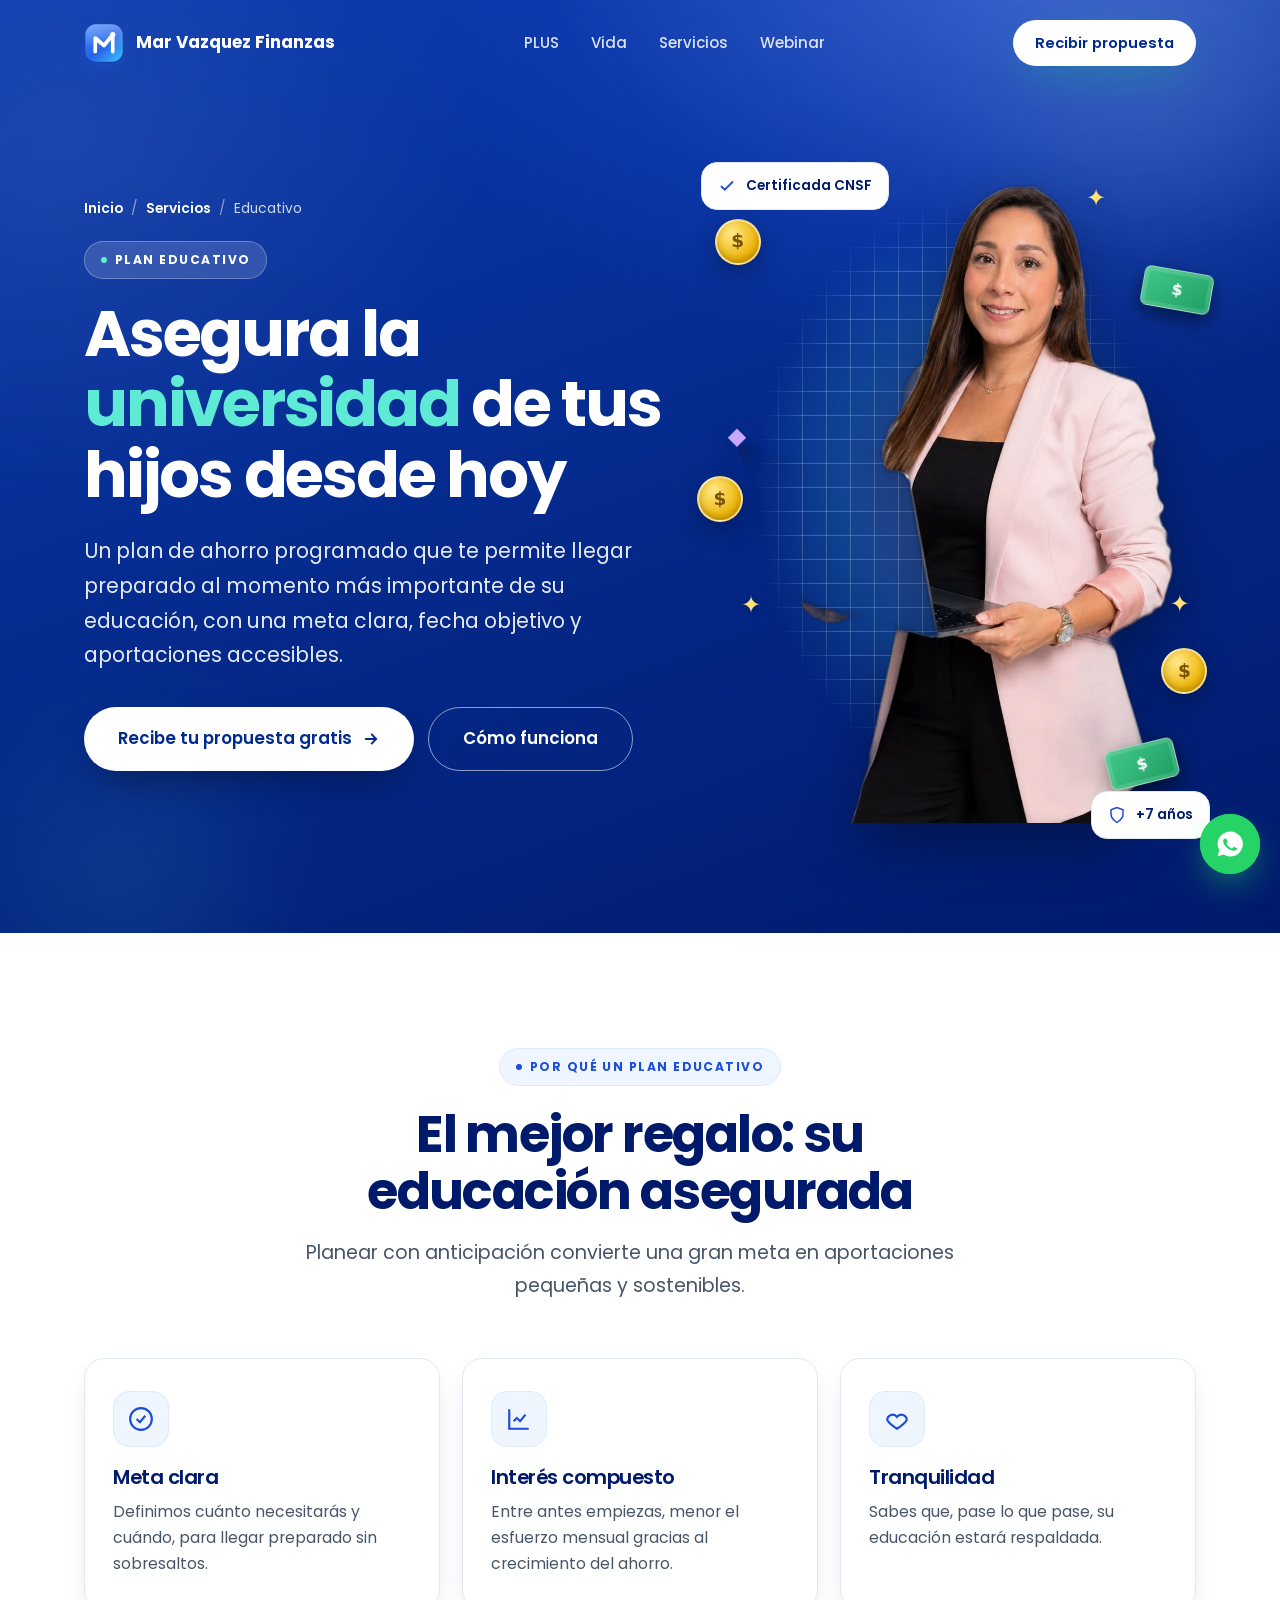
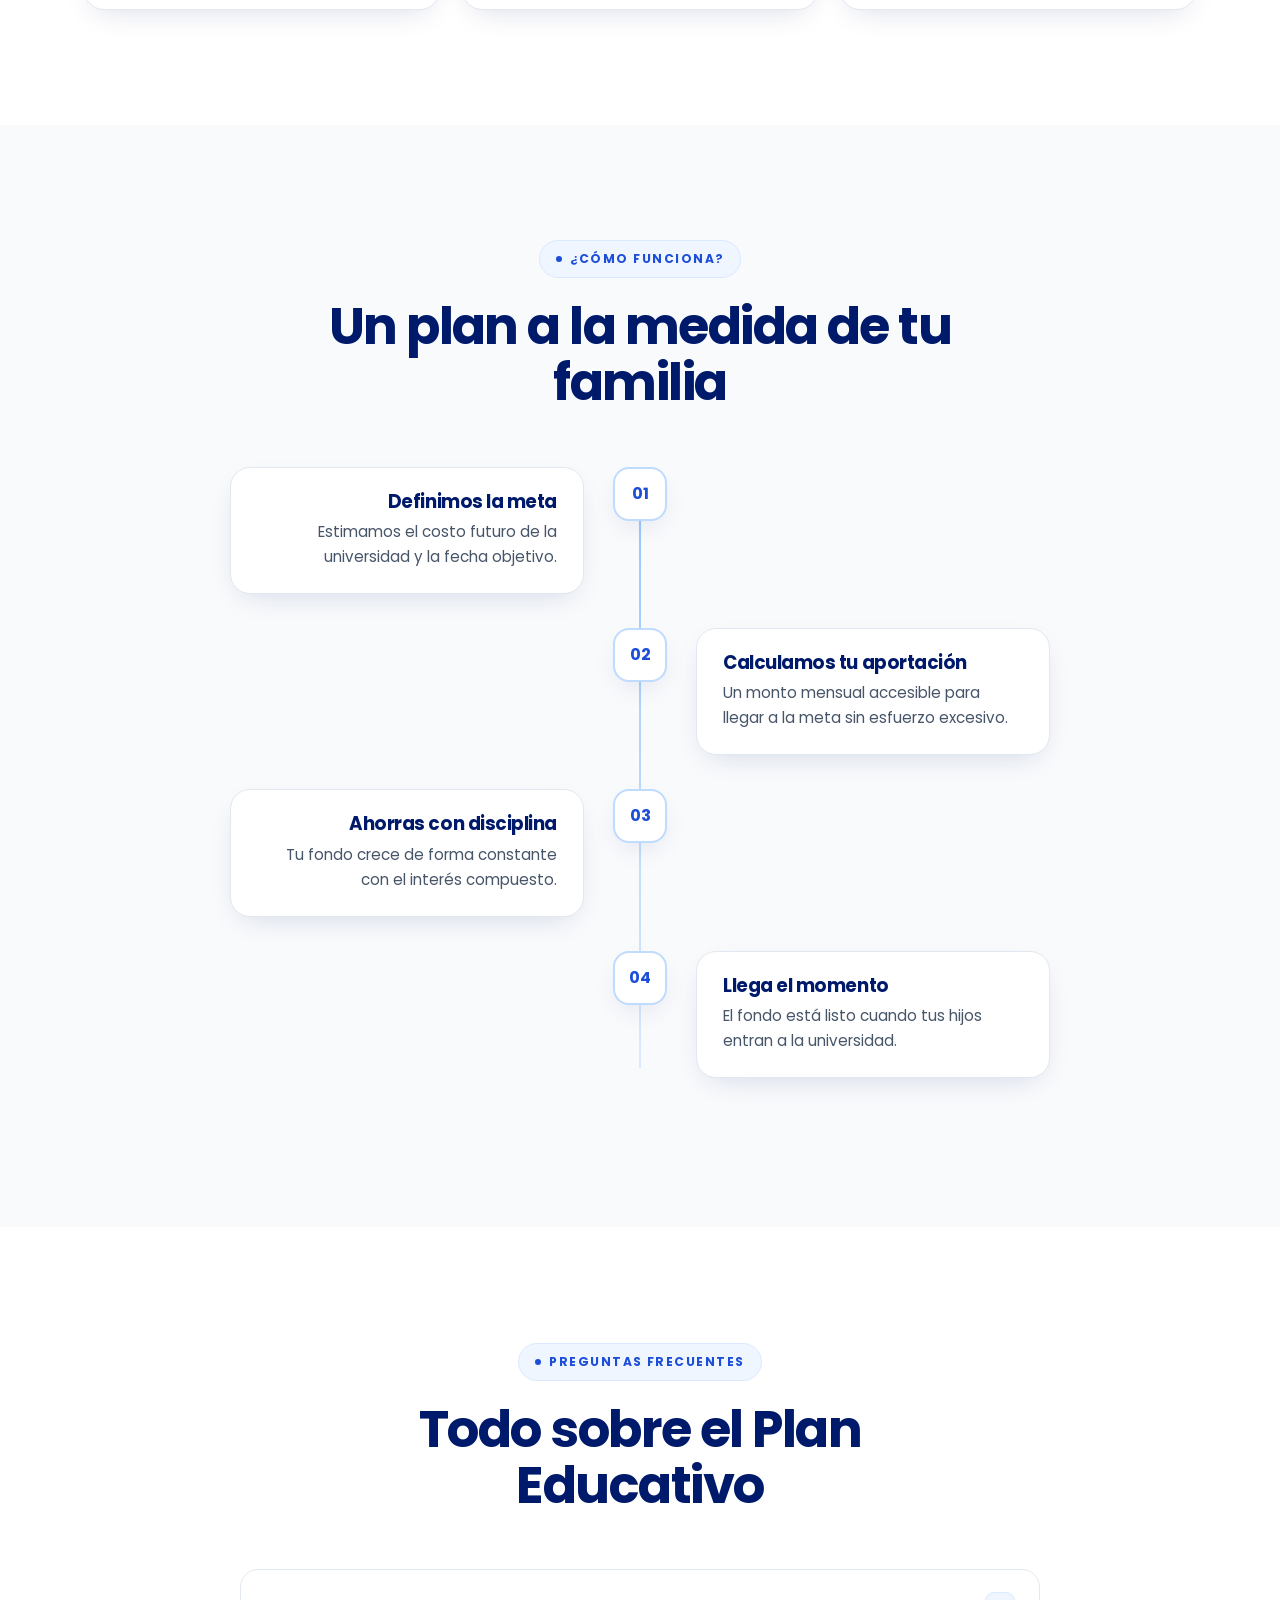
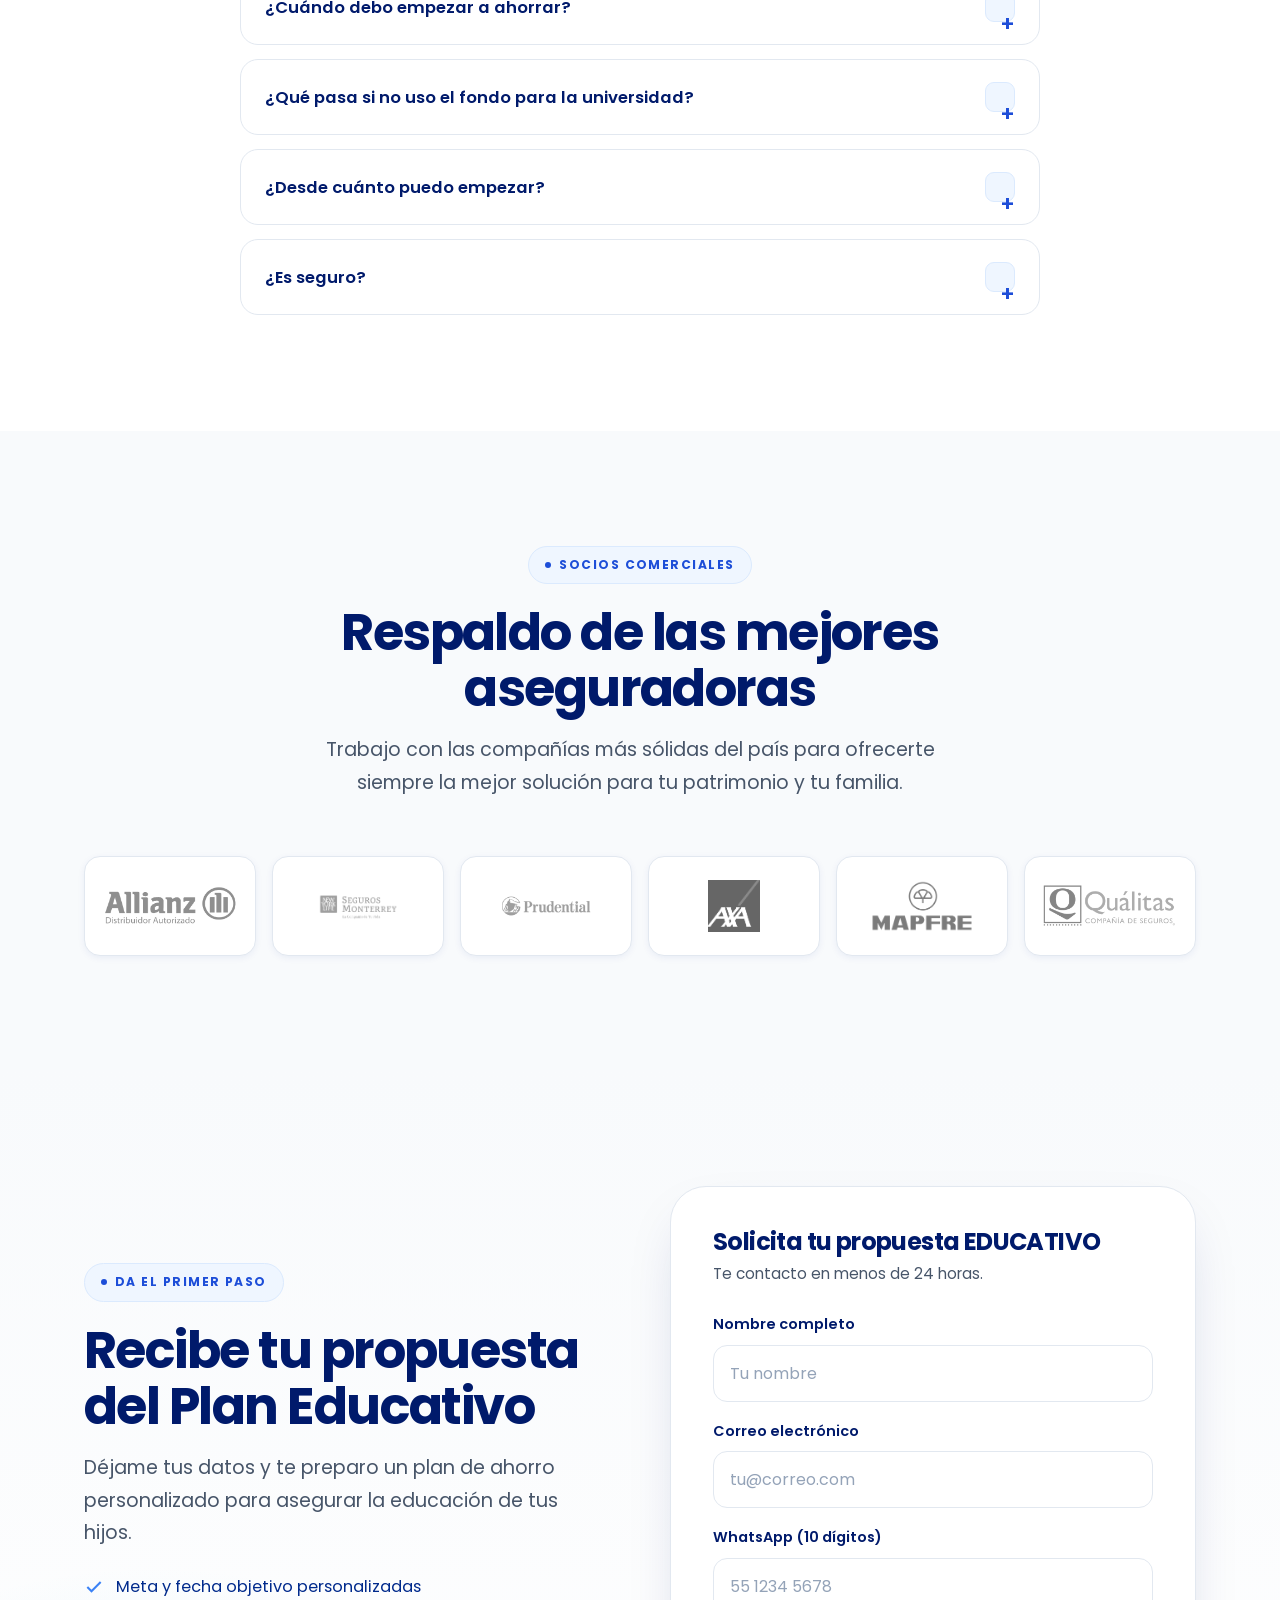
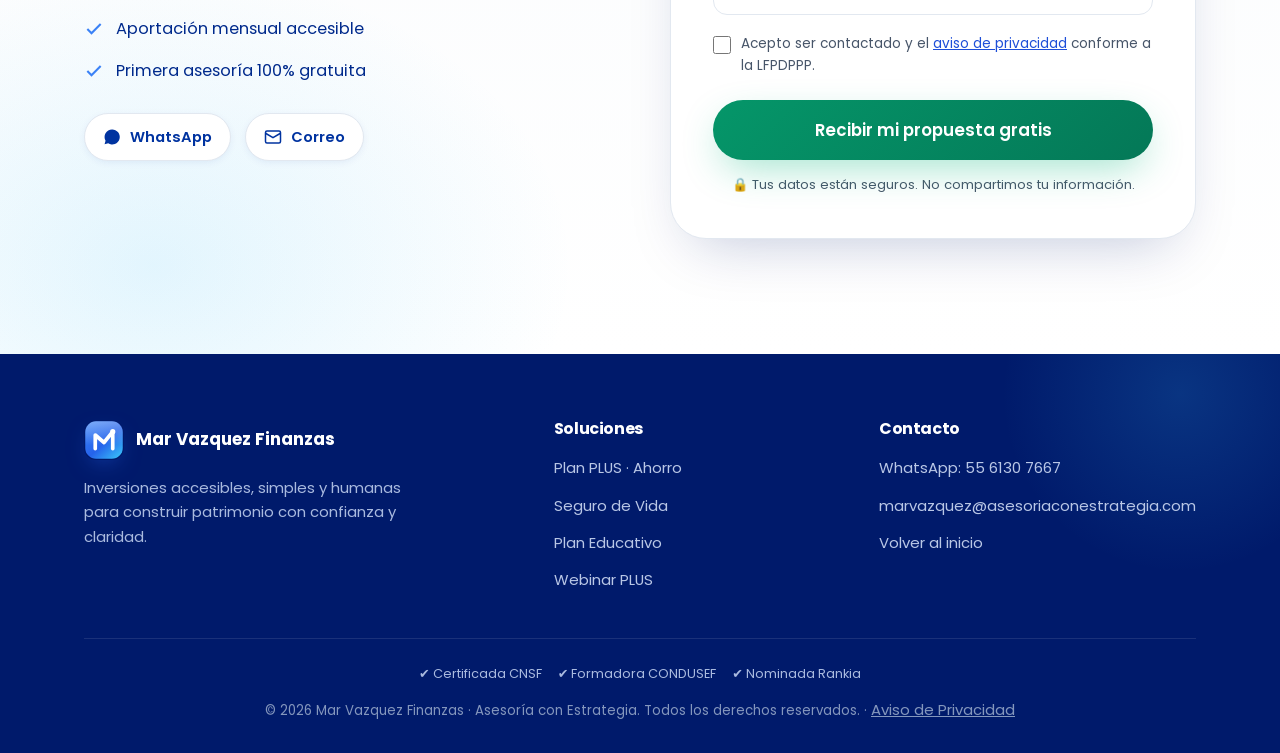
==== commit cf589edb: "Add files via upload" ====
--- a/educativo.html
+++ b/educativo.html
@@ -39,7 +39,7 @@
 ]}
 </script>
 </head>
-<body>
+<body class="has-hero">
 
 <header id="header">
   <div class="wrap nav">
@@ -71,21 +71,11 @@
       </div>
     </div>
     <div class="hero-visual reveal-scale d2">
-      <div class="pcard">
-        <div class="pcard-top">
-          <div class="pcard-ico"><svg width="28" height="28" viewBox="0 0 24 24" fill="none" stroke="currentColor" stroke-width="2"><path d="M22 10 12 5 2 10l10 5 10-5Z"/><path d="M6 12v5c3 3 9 3 12 0v-5"/></svg></div>
-          <div><span class="tag">EDUCATIVO</span><h3>Plan educativo</h3></div>
-        </div>
-        <ul class="pcard-list">
-          <li><svg width="18" height="18" viewBox="0 0 24 24" fill="none" stroke="currentColor" stroke-width="2.5"><path d="M20 6 9 17l-5-5"/></svg> Ahorro programado y disciplinado</li>
-          <li><svg width="18" height="18" viewBox="0 0 24 24" fill="none" stroke="currentColor" stroke-width="2.5"><path d="M20 6 9 17l-5-5"/></svg> Meta clara con fecha objetivo</li>
-          <li><svg width="18" height="18" viewBox="0 0 24 24" fill="none" stroke="currentColor" stroke-width="2.5"><path d="M20 6 9 17l-5-5"/></svg> Aportaciones desde montos accesibles</li>
-          <li><svg width="18" height="18" viewBox="0 0 24 24" fill="none" stroke="currentColor" stroke-width="2.5"><path d="M20 6 9 17l-5-5"/></svg> Tranquilidad para su futuro académico</li>
-        </ul>
-        <div class="pcard-foot">
-          <div class="price">Primera asesoría gratis<span>Sin compromiso</span></div>
-          <a href="#contacto" class="btn btn-primary">Empezar</a>
-        </div>
+      <div class="badge-float b1"><svg width="18" height="18" viewBox="0 0 24 24" fill="none" stroke="currentColor" stroke-width="2.4"><path d="M20 6 9 17l-5-5"/></svg> Certificada CNSF</div>
+      <div class="badge-float b2"><svg width="18" height="18" viewBox="0 0 24 24" fill="none" stroke="currentColor" stroke-width="2"><path d="M12 2 4 5v6c0 5 3.5 8 8 11 4.5-3 8-6 8-11V5l-8-3Z"/></svg> +7 años</div>
+      <div class="hero-photo">
+        <div class="blob"></div>
+        <img src="assets/mar-1-cut.webp" alt="Mar Vazquez, asesora financiera patrimonial" width="780" height="1140" loading="eager" />
       </div>
     </div>
   </div>
--- a/css/styles.css
+++ b/css/styles.css
@@ -49,7 +49,7 @@
 
 /* ============ RESET ============ */
 *{margin:0;padding:0;box-sizing:border-box}
-html{scroll-behavior:smooth;-webkit-text-size-adjust:100%}
+html{scroll-behavior:smooth;-webkit-text-size-adjust:100%;overflow-x:hidden}
 body{
   font-family:'Poppins',system-ui,sans-serif;
   color:var(--ink);
@@ -681,3 +681,121 @@
 
 /* Ícono de confianza del hero (sustituye avatares) */
 .hero-badge-ico{width:46px;height:46px;border-radius:14px;flex:none;display:grid;place-items:center;background:var(--grad-cta);color:#fff;box-shadow:var(--shadow-glow)}
+
+/* ============================================================
+   HERO: color de marca alternante + foto de Mar (todas las landings)
+   ============================================================ */
+.hero,.vsl-hero{
+  color:#fff;background-color:#0033A0;
+  background-image:radial-gradient(1100px 700px at 80% -5%,#1747C4,transparent 60%),linear-gradient(160deg,#0A3AAE,#001A6B);
+}
+.hero::before,.vsl-hero::before{
+  content:"";position:absolute;inset:0;z-index:0;pointer-events:none;
+  background:
+    radial-gradient(900px 500px at 85% -5%,rgba(255,255,255,.16),transparent 60%),
+    radial-gradient(700px 600px at 5% 15%,rgba(255,255,255,.08),transparent 60%);
+}
+.hero .wrap,.vsl-hero .wrap{position:relative;z-index:2}
+.hero h1,.vsl-hero h1{color:#fff}
+.hero p.sub,.vsl-hero p.sub{color:rgba(255,255,255,.9)}
+.hero .grad-text,.vsl-hero .grad-text{-webkit-text-fill-color:#5EEAD4;color:#5EEAD4;background:none}
+.hero .eyebrow,.vsl-hero .eyebrow{color:#fff;background:rgba(255,255,255,.14);border-color:rgba(255,255,255,.28)}
+.hero .eyebrow .dot,.vsl-hero .eyebrow .dot{background:#5EEAD4}
+/* orbes como brillos claros */
+.hero .hero-orb.o1{background:radial-gradient(circle,rgba(255,255,255,.20),transparent 70%)}
+.hero .hero-orb.o2{background:radial-gradient(circle,rgba(94,234,212,.28),transparent 70%)}
+/* botones del hero: blanco (prima sobre cualquier color) + fantasma */
+.hero .btn-primary,.vsl-hero .btn-primary{background:#fff;color:var(--blue-800);box-shadow:0 16px 40px -12px rgba(0,0,0,.4)}
+.hero .btn-primary:hover,.vsl-hero .btn-primary:hover{background:#fff;transform:translateY(-3px);box-shadow:0 22px 52px -14px rgba(0,0,0,.5)}
+.hero .btn-outline,.vsl-hero .btn-outline{background:transparent;color:#fff;border-color:rgba(255,255,255,.55)}
+.hero .btn-outline:hover,.vsl-hero .btn-outline:hover{background:rgba(255,255,255,.14);border-color:#fff}
+/* breadcrumb (product-hero) */
+.hero .crumbs{color:rgba(255,255,255,.8)}
+.hero .crumbs a{color:#fff;font-weight:600}
+.hero .crumbs span{color:rgba(255,255,255,.5)}
+/* trust line */
+.hero .hero-meta small{color:rgba(255,255,255,.88)}
+.hero .hero-meta small b{color:#fff}
+
+/* Foto de Mar en el hero */
+.hero-photo{position:relative;max-width:440px;margin:0 auto;display:flex;justify-content:center;align-items:flex-end}
+/* blob de color detrás del recorte (estilo collage) */
+.hero-photo .blob{position:absolute;left:50%;top:6%;width:92%;height:86%;transform:translateX(-50%);z-index:0;
+  background:radial-gradient(closest-side,rgba(255,255,255,.20),rgba(94,234,212,.14) 60%,transparent);
+  border-radius:47% 53% 52% 48%/48% 47% 53% 52%;filter:blur(4px);animation:blobMorph 12s ease-in-out infinite}
+/* recorte sin fondo: sombra que sigue la silueta, sin marco */
+.hero-photo img{position:relative;z-index:1;width:100%;height:auto;display:block;
+  filter:drop-shadow(0 22px 28px rgba(0,0,0,.34))}
+@keyframes blobMorph{
+  0%,100%{border-radius:47% 53% 52% 48%/48% 47% 53% 52%}
+  50%{border-radius:53% 47% 46% 54%/52% 54% 46% 48%}
+}
+
+/* VSL: la foto/registro se ajustan; el video sigue siendo protagonista */
+.vsl-hero .vsl-video{border-color:rgba(255,255,255,.35)}
+.vsl-hero .vsl-urgency{color:rgba(255,255,255,.9)}
+.vsl-hero .vsl-urgency svg{color:#5EEAD4}
+
+@media(prefers-reduced-motion:reduce){
+  .hero,.vsl-hero{animation:none;background-color:#0033A0}
+  .hero-photo .blob{animation:none}
+}
+
+/* Header sobre hero de color: marca y links en blanco (revierte al hacer scroll) */
+.has-hero header:not(.scrolled) .brand{color:#fff}
+.has-hero header:not(.scrolled) .nav-links a{color:rgba(255,255,255,.85)}
+.has-hero header:not(.scrolled) .nav-links a:hover{color:#fff}
+.has-hero header:not(.scrolled) .nav-links a::after{background:#fff}
+
+/* Fix overflow: la imagen no debe forzar el ancho del grid */
+.hero .wrap>*,.vsl-hero .wrap>*{min-width:0}
+.hero-photo{width:100%}
+@media(max-width:980px){
+  .hero-photo{max-width:360px}
+  .hero .badge-float{display:none}
+}
+
+/* Header CTA blanco sobre hero de color (verde/azul); verde al hacer scroll */
+.has-hero header:not(.scrolled) .nav-cta{background:#fff;color:var(--blue-800)}
+.has-hero header:not(.scrolled) .nav-cta:hover{background:#fff;color:var(--blue-800)}
+/* Limpieza de overflow decorativo en móvil */
+@media(max-width:980px){
+  .hero-orb{display:none}
+  .hero-photo{max-width:320px}
+}
+
+/* ============================================================
+   COLLAGE del hero: grid + monedas / billetes / estrellas
+   ============================================================ */
+.hero-photo{isolation:isolate}
+/* papel cuadriculado detrás del recorte */
+.hero-photo::before{
+  content:"";position:absolute;z-index:0;top:3%;left:4%;right:4%;bottom:7%;
+  background-image:
+    linear-gradient(rgba(255,255,255,.22) 1px,transparent 1px),
+    linear-gradient(90deg,rgba(255,255,255,.22) 1px,transparent 1px);
+  background-size:24px 24px;border-radius:16px;-webkit-mask-image:radial-gradient(closest-side,#000 78%,transparent);mask-image:radial-gradient(closest-side,#000 78%,transparent);
+}
+/* elementos flotantes del collage */
+.hd{position:absolute;z-index:3;display:grid;place-items:center;font-weight:800;line-height:1;
+  animation:floaty 6s ease-in-out infinite;filter:drop-shadow(0 8px 12px rgba(0,0,0,.30))}
+.hd.coin{width:46px;height:46px;border-radius:50%;color:#7A5200;font-size:1.15rem;
+  background:radial-gradient(circle at 35% 30%,#FFE889,#EBB100 70%,#C98F00);
+  border:2px solid rgba(255,255,255,.55);box-shadow:inset 0 -3px 6px rgba(0,0,0,.2)}
+.hd.bill{width:70px;height:40px;border-radius:7px;color:#fff;font-size:1rem;transform:rotate(-14deg);
+  background:linear-gradient(135deg,#43C88A,#1E9E63);border:1.5px solid rgba(255,255,255,.5);
+  box-shadow:0 6px 14px rgba(0,0,0,.25),inset 0 0 0 4px rgba(255,255,255,.12)}
+.hd.star{color:#FFE07A;font-size:1.5rem;filter:drop-shadow(0 2px 6px rgba(0,0,0,.25));animation-duration:5s}
+.hd.gem{color:#C9A7FF;font-size:1.5rem;animation-duration:7s}
+/* posiciones (relativas al .hero-photo) */
+.hd.c1{top:6%;left:-5%}
+.hd.c2{bottom:20%;right:-7%;animation-delay:.8s}
+.hd.c3{top:46%;left:-9%;animation-delay:1.5s}
+.hd.b1{bottom:6%;right:0%;animation-delay:.4s}
+.hd.b2{top:14%;right:-8%;animation-delay:1.1s;transform:rotate(10deg)}
+.hd.s1{top:1%;right:16%;animation-delay:.2s}
+.hd.s2{top:64%;right:-3%;animation-delay:1s}
+.hd.s3{bottom:32%;left:1%;animation-delay:.6s}
+.hd.g1{top:38%;left:-2%;animation-delay:.9s}
+@media(max-width:980px){ .hd.c3,.hd.b2,.hd.g1{display:none} }
+@media(prefers-reduced-motion:reduce){ .hd{animation:none} }
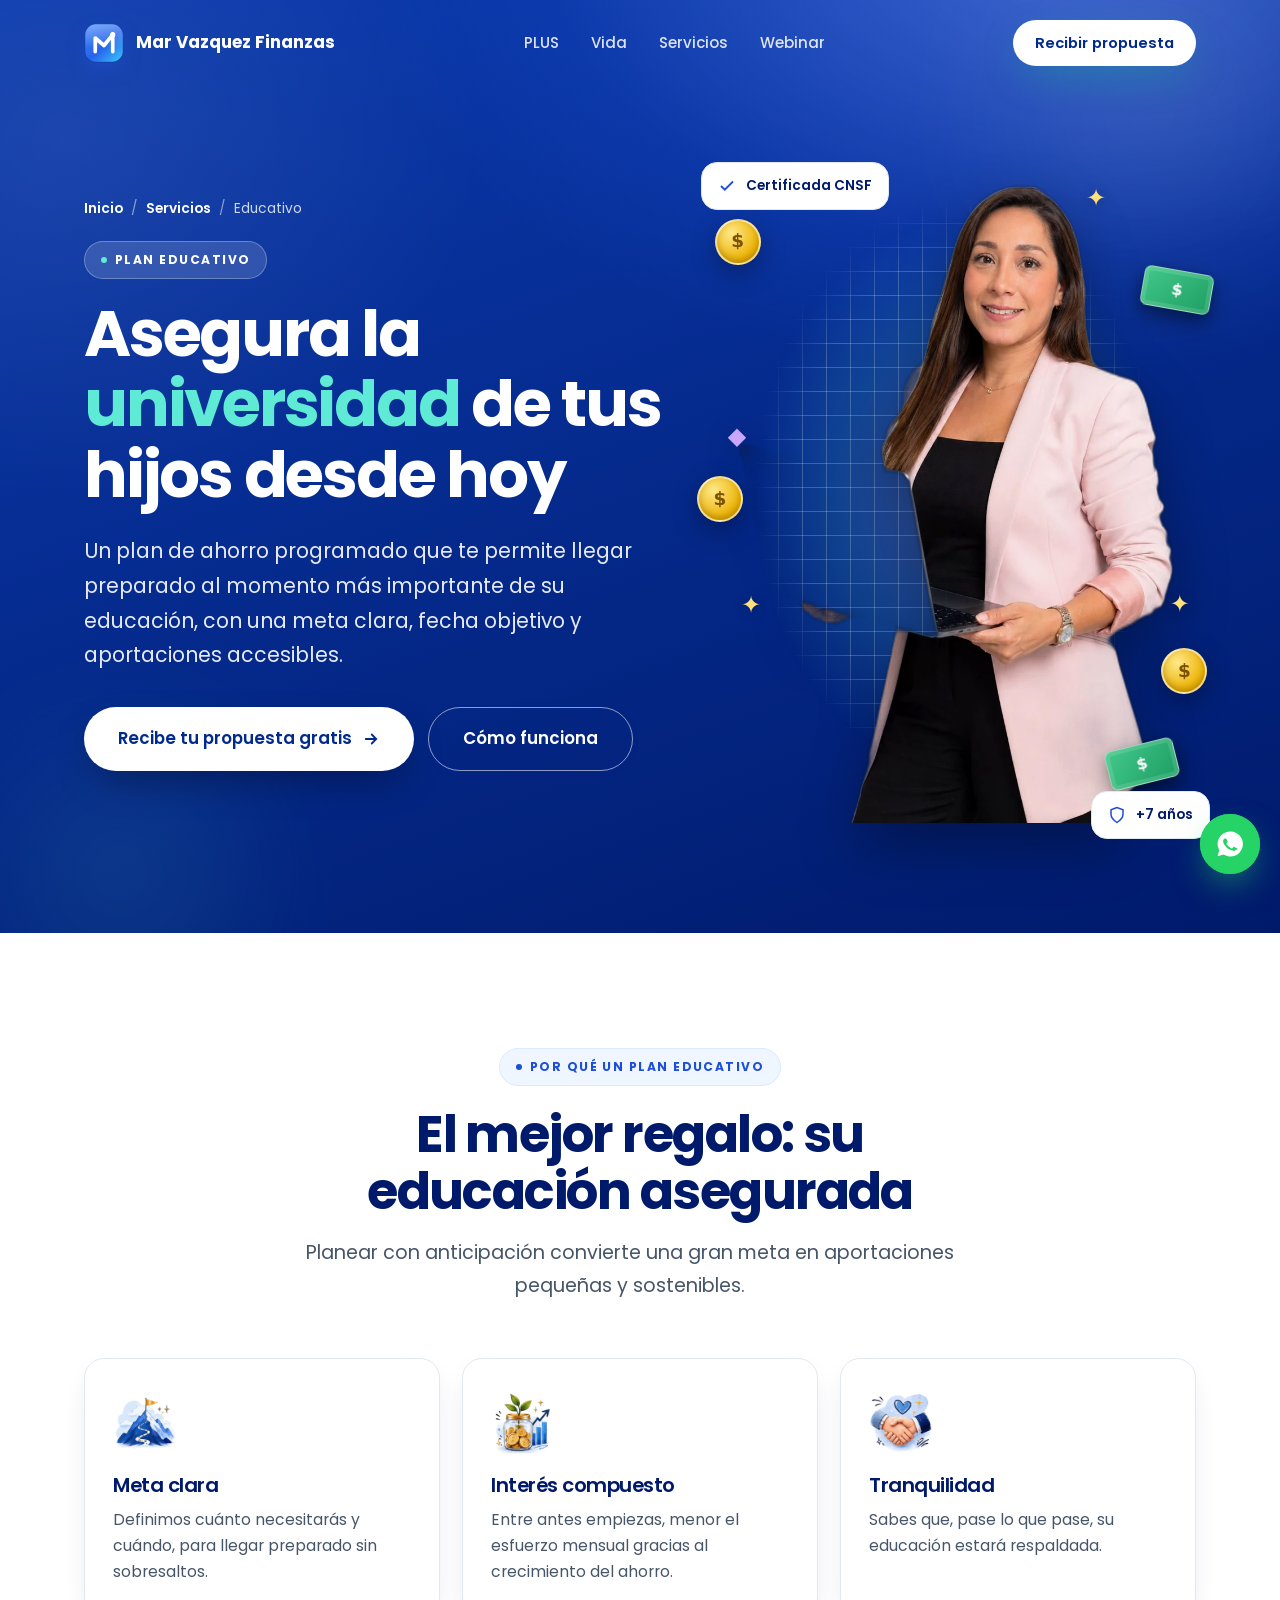
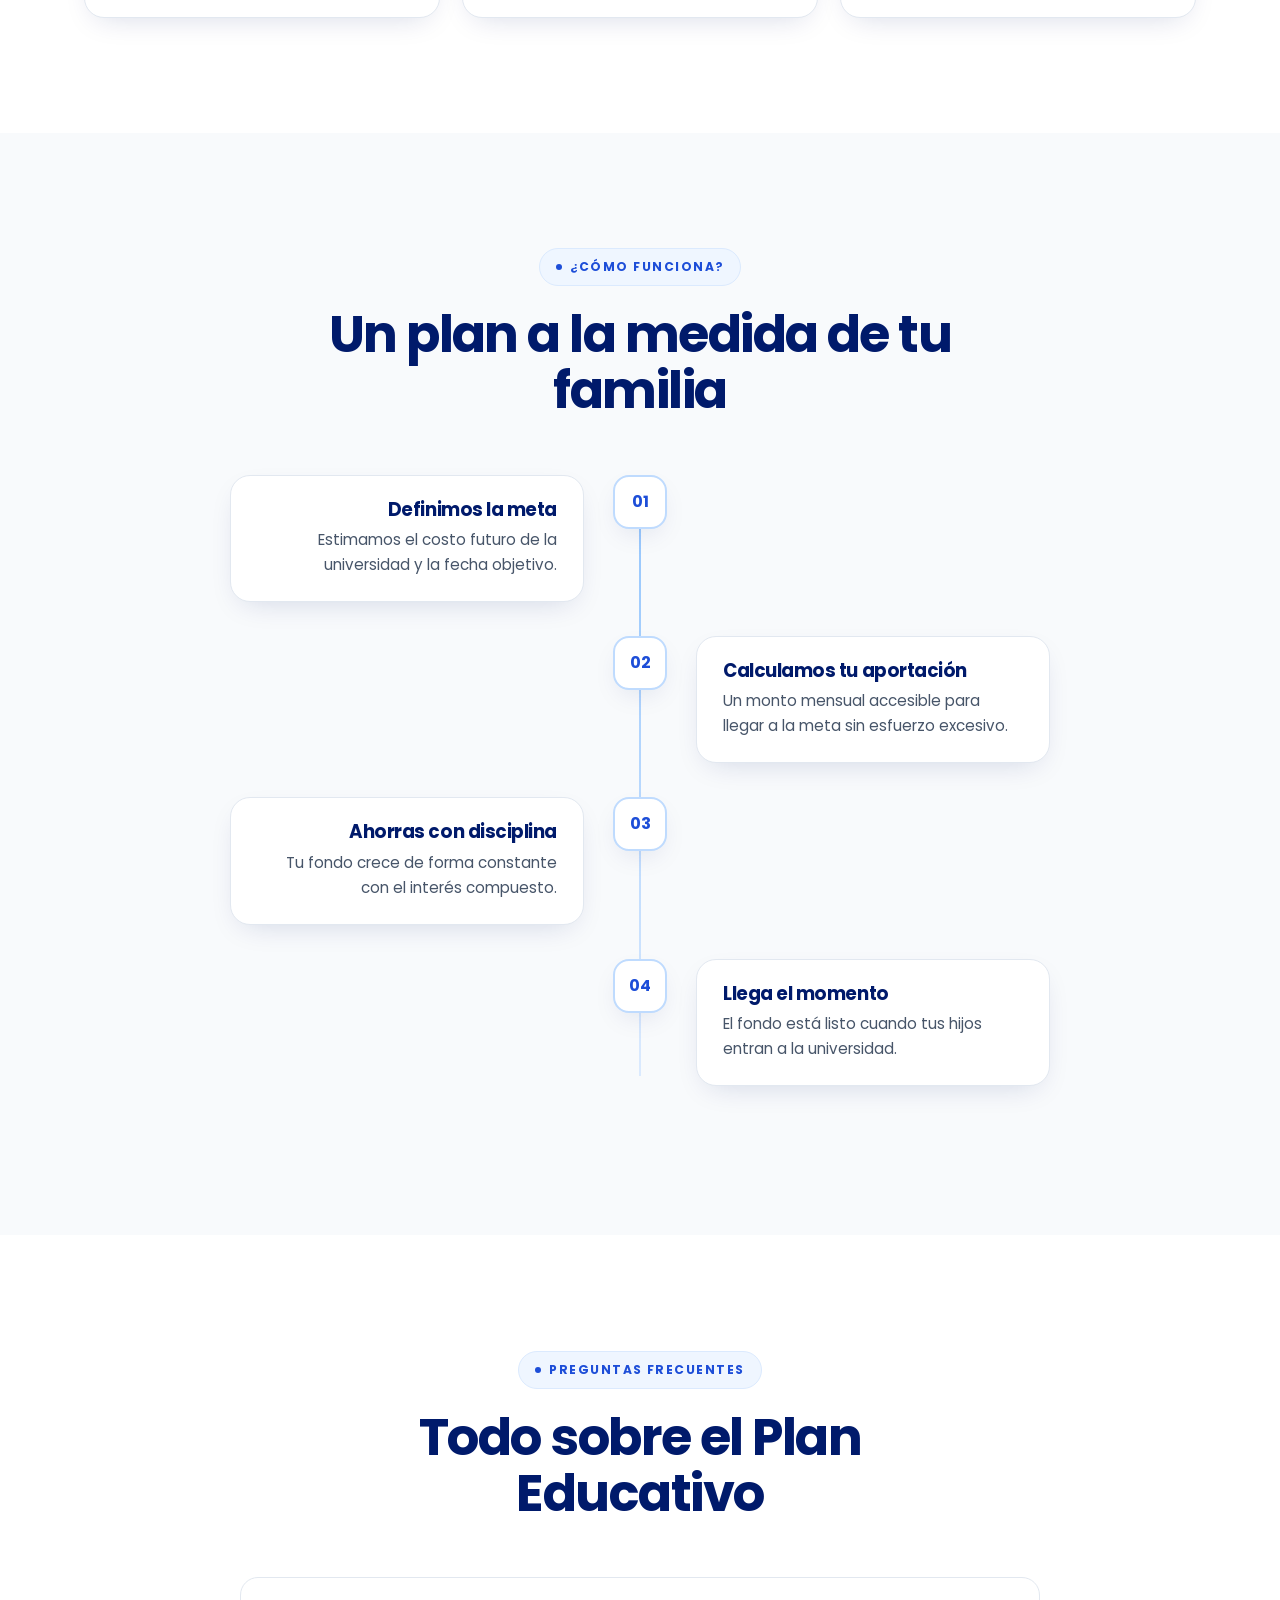
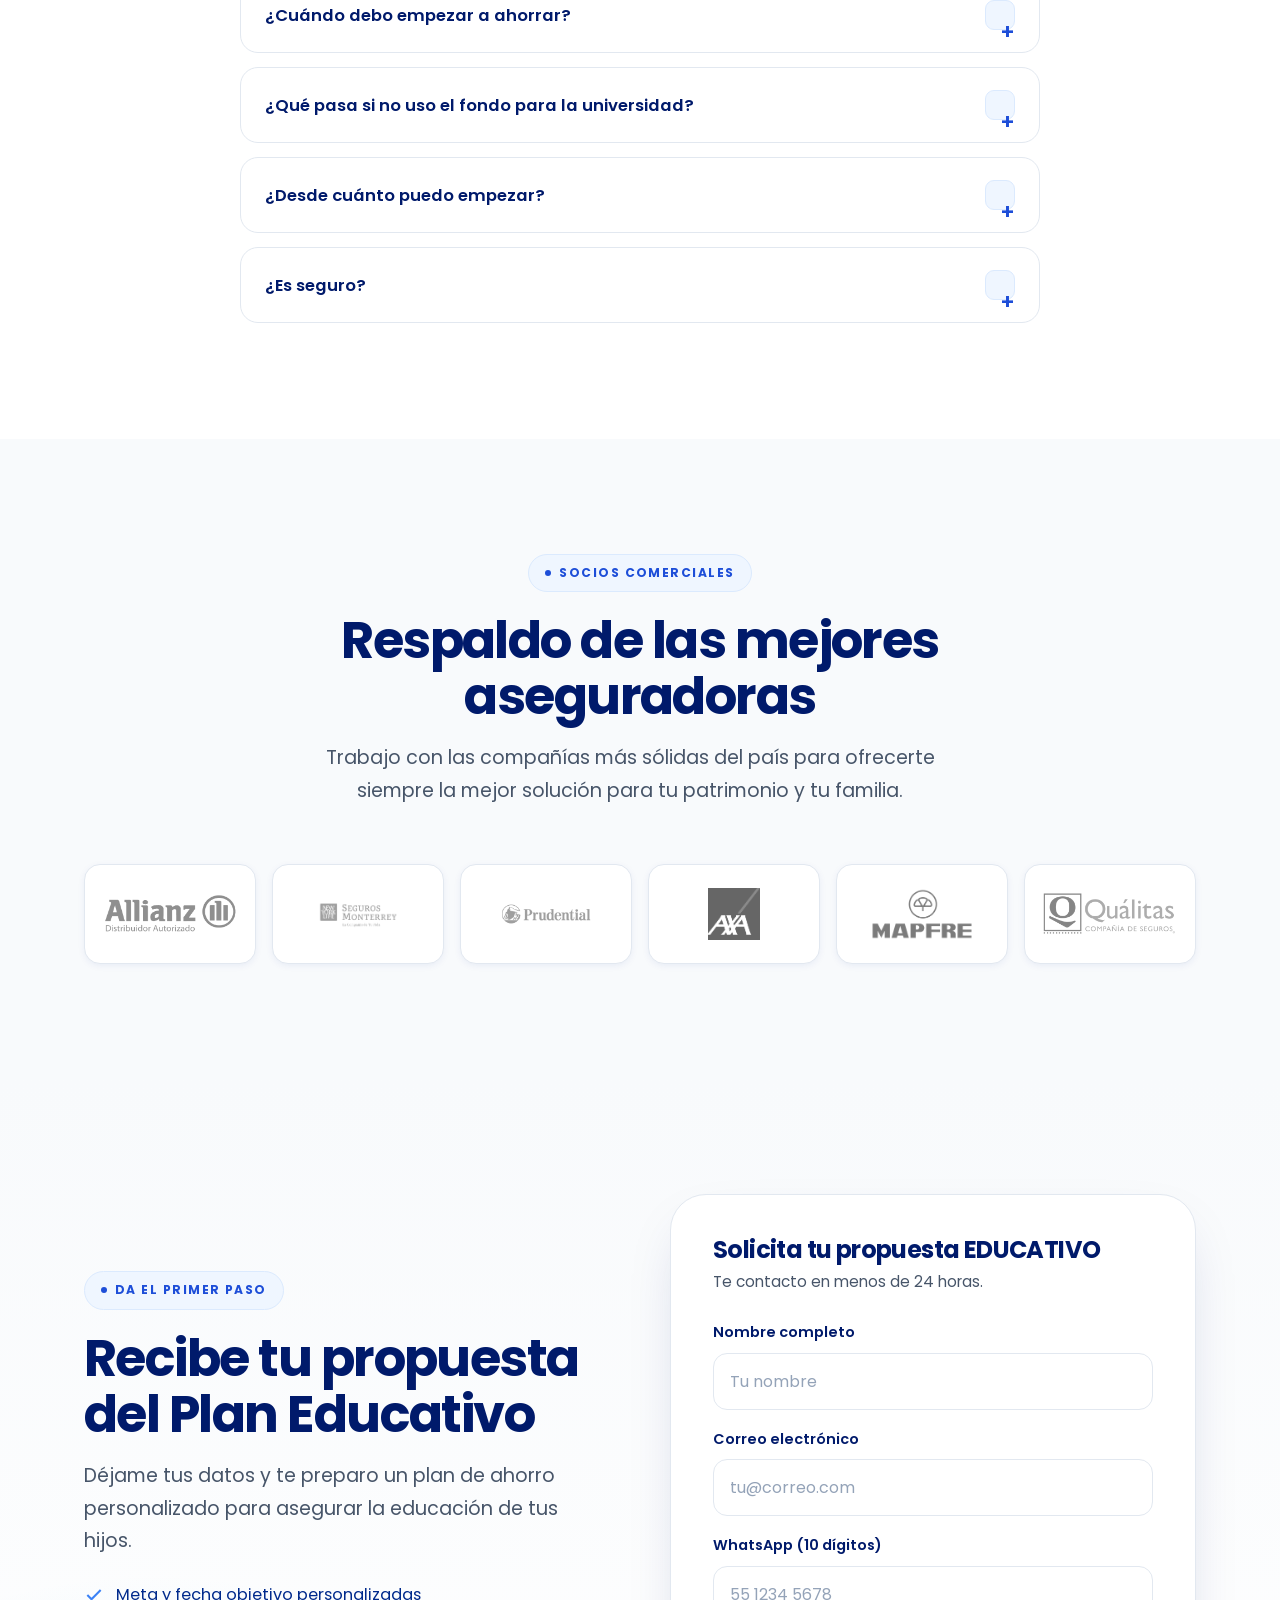
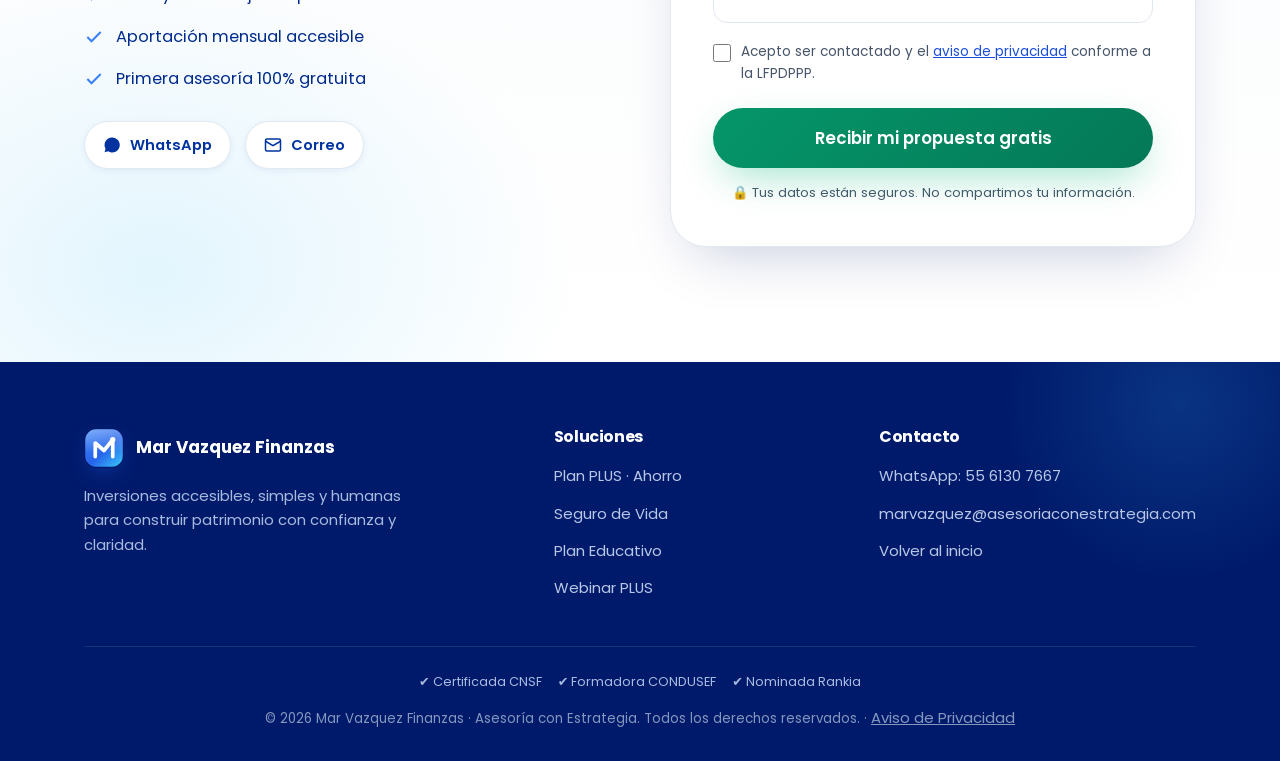
==== commit fa22d03a: "Add files via upload" ====
--- a/educativo.html
+++ b/educativo.html
@@ -89,9 +89,9 @@
       <p class="lead reveal d2">Planear con anticipación convierte una gran meta en aportaciones pequeñas y sostenibles.</p>
     </div>
     <div class="grid cols-3">
-      <div class="card reveal"><div class="icon"><svg width="26" height="26" viewBox="0 0 24 24" fill="none" stroke="currentColor" stroke-width="2"><circle cx="12" cy="12" r="10"/><path d="m8 12 3 3 5-6"/></svg></div><h3>Meta clara</h3><p>Definimos cuánto necesitarás y cuándo, para llegar preparado sin sobresaltos.</p></div>
-      <div class="card reveal d1"><div class="icon"><svg width="26" height="26" viewBox="0 0 24 24" fill="none" stroke="currentColor" stroke-width="2"><path d="M3 3v18h18"/><path d="m7 14 3-3 3 3 5-6"/></svg></div><h3>Interés compuesto</h3><p>Entre antes empiezas, menor el esfuerzo mensual gracias al crecimiento del ahorro.</p></div>
-      <div class="card reveal d2"><div class="icon"><svg width="26" height="26" viewBox="0 0 24 24" fill="none" stroke="currentColor" stroke-width="2"><path d="M12 21s-7-4.35-9-8a5 5 0 0 1 9-3 5 5 0 0 1 9 3c-2 3.65-9 8-9 8Z"/></svg></div><h3>Tranquilidad</h3><p>Sabes que, pase lo que pase, su educación estará respaldada.</p></div>
+      <div class="card reveal"><div class="icon icon-ill"><img class="ill" src="assets/iconos/sm/proposito.png" alt="Meta clara" width="160" height="160" loading="lazy" decoding="async" /></div><h3>Meta clara</h3><p>Definimos cuánto necesitarás y cuándo, para llegar preparado sin sobresaltos.</p></div>
+      <div class="card reveal d1"><div class="icon icon-ill"><img class="ill" src="assets/iconos/sm/ahorro-inversion.png" alt="Interés compuesto" width="160" height="160" loading="lazy" decoding="async" /></div><h3>Interés compuesto</h3><p>Entre antes empiezas, menor el esfuerzo mensual gracias al crecimiento del ahorro.</p></div>
+      <div class="card reveal d2"><div class="icon icon-ill"><img class="ill" src="assets/iconos/sm/cercania.png" alt="Tranquilidad" width="160" height="160" loading="lazy" decoding="async" /></div><h3>Tranquilidad</h3><p>Sabes que, pase lo que pase, su educación estará respaldada.</p></div>
     </div>
   </div>
 </section>
--- a/css/styles.css
+++ b/css/styles.css
@@ -206,6 +206,10 @@
 .badge-float svg{color:var(--blue-600);flex:none}
 .badge-float.b1{top:-18px;left:-16px;animation:floaty 5s ease-in-out infinite}
 .badge-float.b2{bottom:-16px;right:-14px;animation:floaty 6s ease-in-out infinite .8s}
+.badge-float.b3{top:34%;left:-34px;animation:floaty 5.5s ease-in-out infinite .4s}
+/* Variante de dos líneas: el premio necesita nombrar quién lo otorga. */
+.badge-float.stack span{display:flex;flex-direction:column;line-height:1.25}
+.badge-float.stack small{font-size:.7rem;font-weight:600;color:var(--slate);letter-spacing:.02em}
 @media(max-width:520px){.badge-float{display:none}}
 
 /* ============ MARQUEE (certificaciones) ============ */
@@ -313,6 +317,56 @@
 .aud .ai{width:44px;height:44px;border-radius:12px;flex:none;display:grid;place-items:center;background:var(--blue-50);color:var(--blue-600)}
 .aud b{color:var(--blue-900);font-size:.98rem}
 
+/* ============ ILUSTRACIONES (PNG recortados de assets/iconos) ============ */
+/* Cada PNG trae su propia mancha azul de fondo, así que va sin chip de color
+   detrás: el chip tintado duplicaría el fondo y ensuciaría el dibujo. */
+.ill{display:block;width:100%;height:100%;object-fit:contain}
+.icon.icon-ill,.aud .ai.icon-ill{background:none;border:0;padding:0;border-radius:0}
+.icon.icon-ill{width:64px;height:64px}
+.aud .ai.icon-ill{width:54px;height:54px}
+.card:hover .icon.icon-ill{background:none;transform:scale(1.06) rotate(-3deg)}
+/* Absoluto y no en el grid: la fila es auto y un height:% no resolvería. */
+.prod-illu img{position:absolute;inset:12px;width:calc(100% - 24px);height:calc(100% - 24px);object-fit:contain}
+
+/* ============ AVISO DE ACTIVIDAD (pop-up) ============ */
+/* Abajo a la izquierda: el botón de WhatsApp vive abajo a la derecha. */
+.aviso{
+  position:fixed;left:20px;bottom:20px;z-index:60;max-width:340px;
+  display:flex;align-items:center;gap:12px;
+  background:#fff;border:1px solid var(--line);border-radius:16px;
+  padding:14px 16px;box-shadow:var(--shadow-md);
+  transform:translateY(16px);opacity:0;transition:transform .35s cubic-bezier(.2,.8,.2,1),opacity .35s
+}
+.aviso.show{transform:none;opacity:1}
+.aviso svg{color:var(--green-dark);flex:none}
+.aviso p{margin:0;font-size:.88rem;color:var(--ink);line-height:1.4}
+.aviso b{color:var(--blue-900)}
+.aviso button{
+  flex:none;background:none;border:0;cursor:pointer;color:var(--slate-2);
+  font-size:1.4rem;line-height:1;padding:0 2px;min-width:32px;min-height:32px
+}
+.aviso button:hover{color:var(--ink)}
+/* En móvil la barra fija de CTA ocupa el pie: el aviso sube por encima. */
+@media(max-width:720px){.aviso{left:12px;right:12px;max-width:none;bottom:88px}}
+@media(prefers-reduced-motion:reduce){.aviso{transition:none}}
+
+/* ============ PLAZO FISCAL ============ */
+/* Urgencia real: las aportaciones a un PPR deben hacerse antes del 31 de
+   diciembre para deducirse en ese ejercicio. El conteo lo calcula main.js en
+   vivo, así que nunca queda una cifra vieja publicada. */
+.plazo-fiscal{
+  display:flex;align-items:center;gap:18px;flex-wrap:wrap;justify-content:center;text-align:center;
+  background:linear-gradient(135deg,#ECFDF5,#F0FDFA);
+  border:1px solid #A7F3D0;border-left:4px solid var(--green);
+  border-radius:var(--radius);padding:18px 24px;box-shadow:var(--shadow-xs)
+}
+.plazo-fiscal svg{color:var(--green-dark);flex:none}
+.plazo-fiscal p{color:var(--ink);font-size:.98rem;margin:0;max-width:62ch}
+.plazo-fiscal b{color:var(--green-dark);font-weight:700}
+.plazo-fiscal .btn{flex:none}
+@media(min-width:760px){.plazo-fiscal{flex-wrap:nowrap;text-align:left;justify-content:flex-start}}
+.lead-sec .plazo-fiscal{margin-bottom:36px}
+
 /* ============ FILOSOFÍA (banda azul) ============ */
 .philo{
   background:
@@ -325,6 +379,11 @@
 .philo-card{background:rgba(255,255,255,.06);border:1px solid rgba(255,255,255,.12);border-radius:var(--radius);padding:26px 24px;backdrop-filter:blur(6px);transition:transform .3s,background .3s}
 .philo-card:hover{transform:translateY(-6px);background:rgba(255,255,255,.1)}
 .philo-card .icon{background:rgba(255,255,255,.1);color:var(--cyan-400);border-color:rgba(255,255,255,.14)}
+/* Sobre navy, la mancha clara del PNG necesita un chip blanco que la contenga. */
+.philo-card .icon.icon-ill{
+  width:66px;height:66px;border-radius:18px;padding:5px;
+  background:rgba(255,255,255,.94);border:1px solid rgba(255,255,255,.5)
+}
 .philo-card h3{color:#fff;font-size:1.12rem;margin-bottom:8px}
 .philo-card p{color:var(--blue-200);font-size:.92rem}
 
@@ -799,3 +858,32 @@
 .hd.g1{top:38%;left:-2%;animation-delay:.9s}
 @media(max-width:980px){ .hd.c3,.hd.b2,.hd.g1{display:none} }
 @media(prefers-reduced-motion:reduce){ .hd{animation:none} }
+
+/* Ilustración alusiva en cards de producto */
+/* 190px: la ilustración es cuadrada y a 148px quedaba perdida en la caja ancha. */
+.prod-illu{position:relative;height:190px;margin-bottom:22px;border-radius:16px;overflow:hidden;
+  background:linear-gradient(135deg,#EEF4FF,#DCE8FF);border:1px solid var(--blue-100);display:grid;place-items:center}
+.prod-illu svg{width:88%;height:82%;overflow:visible}
+.prod.featured .prod-illu{background:linear-gradient(135deg,#E6EEFF,#D3E1FF)}
+
+/* Proceso: degradado desde el azul de la sección anterior + gráfico bursátil */
+#proceso{
+  overflow:hidden;
+  background:linear-gradient(180deg,#001A6B 0%,#0E39A6 9%,#2C55CC 19%,#8FB4F0 32%,#D7E4FA 44%,var(--bg) 60%);
+}
+/* brillo azul llamativo detrás del contenido */
+#proceso::after{content:"";position:absolute;z-index:0;top:-10%;left:50%;transform:translateX(-50%);
+  width:1000px;height:520px;pointer-events:none;
+  background:radial-gradient(closest-side,rgba(56,189,248,.35),transparent 70%)}
+#proceso .proceso-bg{position:absolute;inset:0;z-index:0;pointer-events:none;
+  background:url(../assets/chart-bg.svg) center/cover no-repeat;opacity:.30;
+  -webkit-mask-image:linear-gradient(180deg,transparent,#000 24%,#000 88%,transparent);
+  mask-image:linear-gradient(180deg,transparent,#000 24%,#000 88%,transparent)}
+#proceso .wrap{position:relative;z-index:1}
+/* encabezado en blanco (zona azul superior) */
+#proceso .shead .title{color:#fff}
+#proceso .shead .lead{color:rgba(255,255,255,.9)}
+#proceso .eyebrow{color:#fff;background:rgba(255,255,255,.16);border-color:rgba(255,255,255,.3)}
+#proceso .eyebrow .dot{background:#5EEAD4}
+/* tarjetas de paso resaltan sobre el fondo */
+#proceso .tcard{background:#fff;box-shadow:0 22px 55px -22px rgba(0,26,107,.4)}
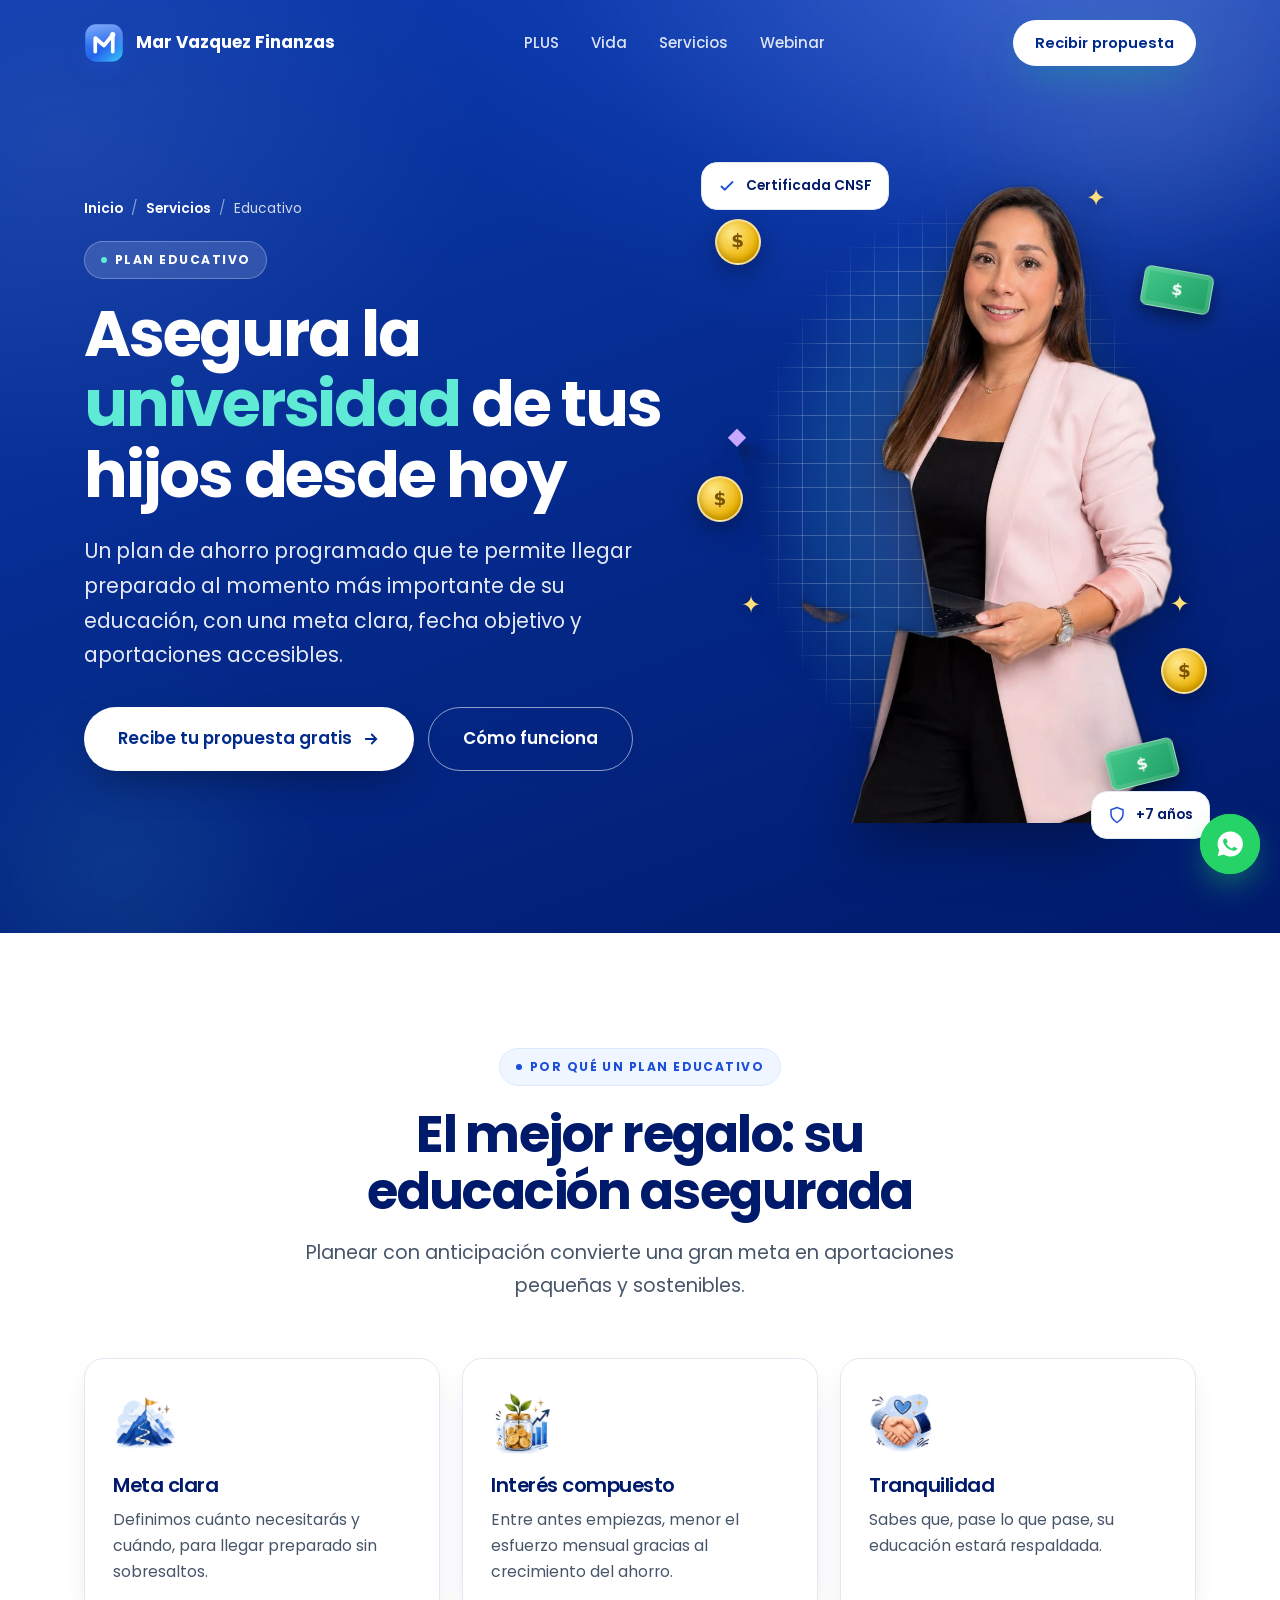
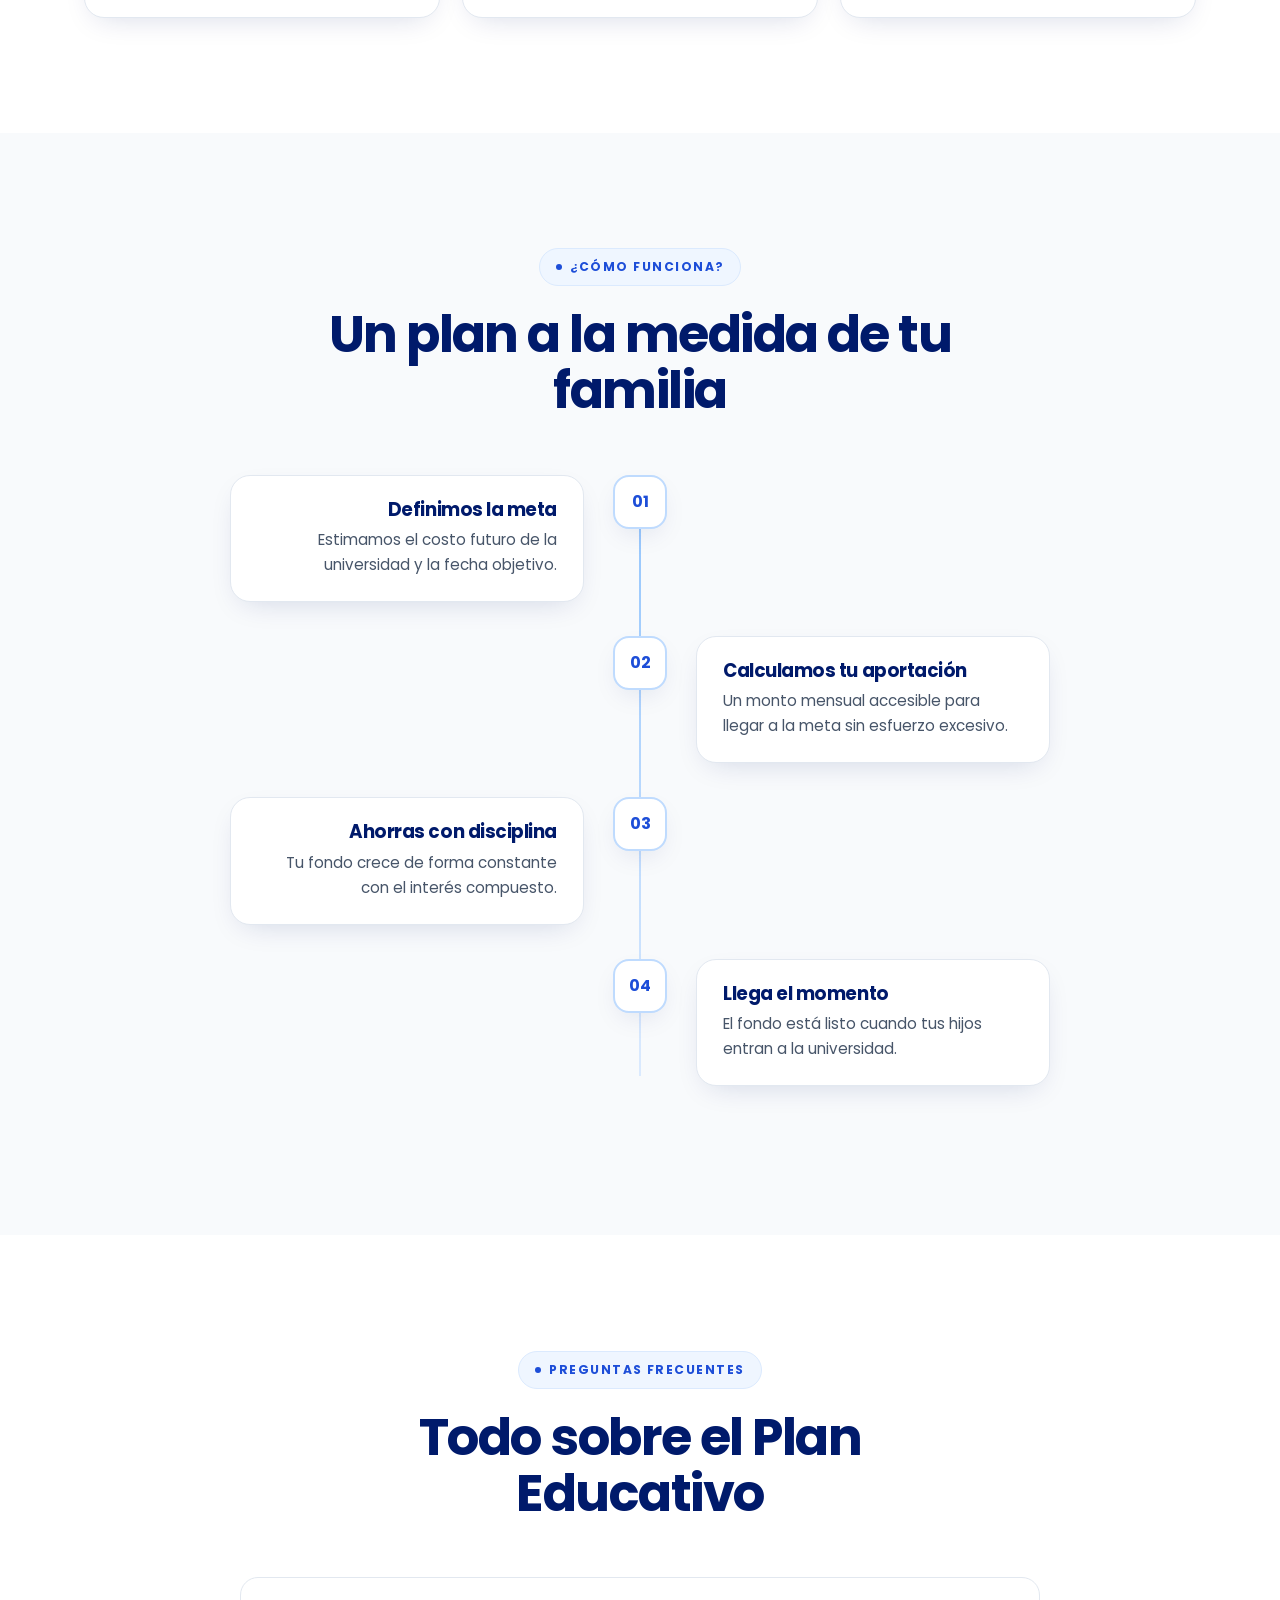
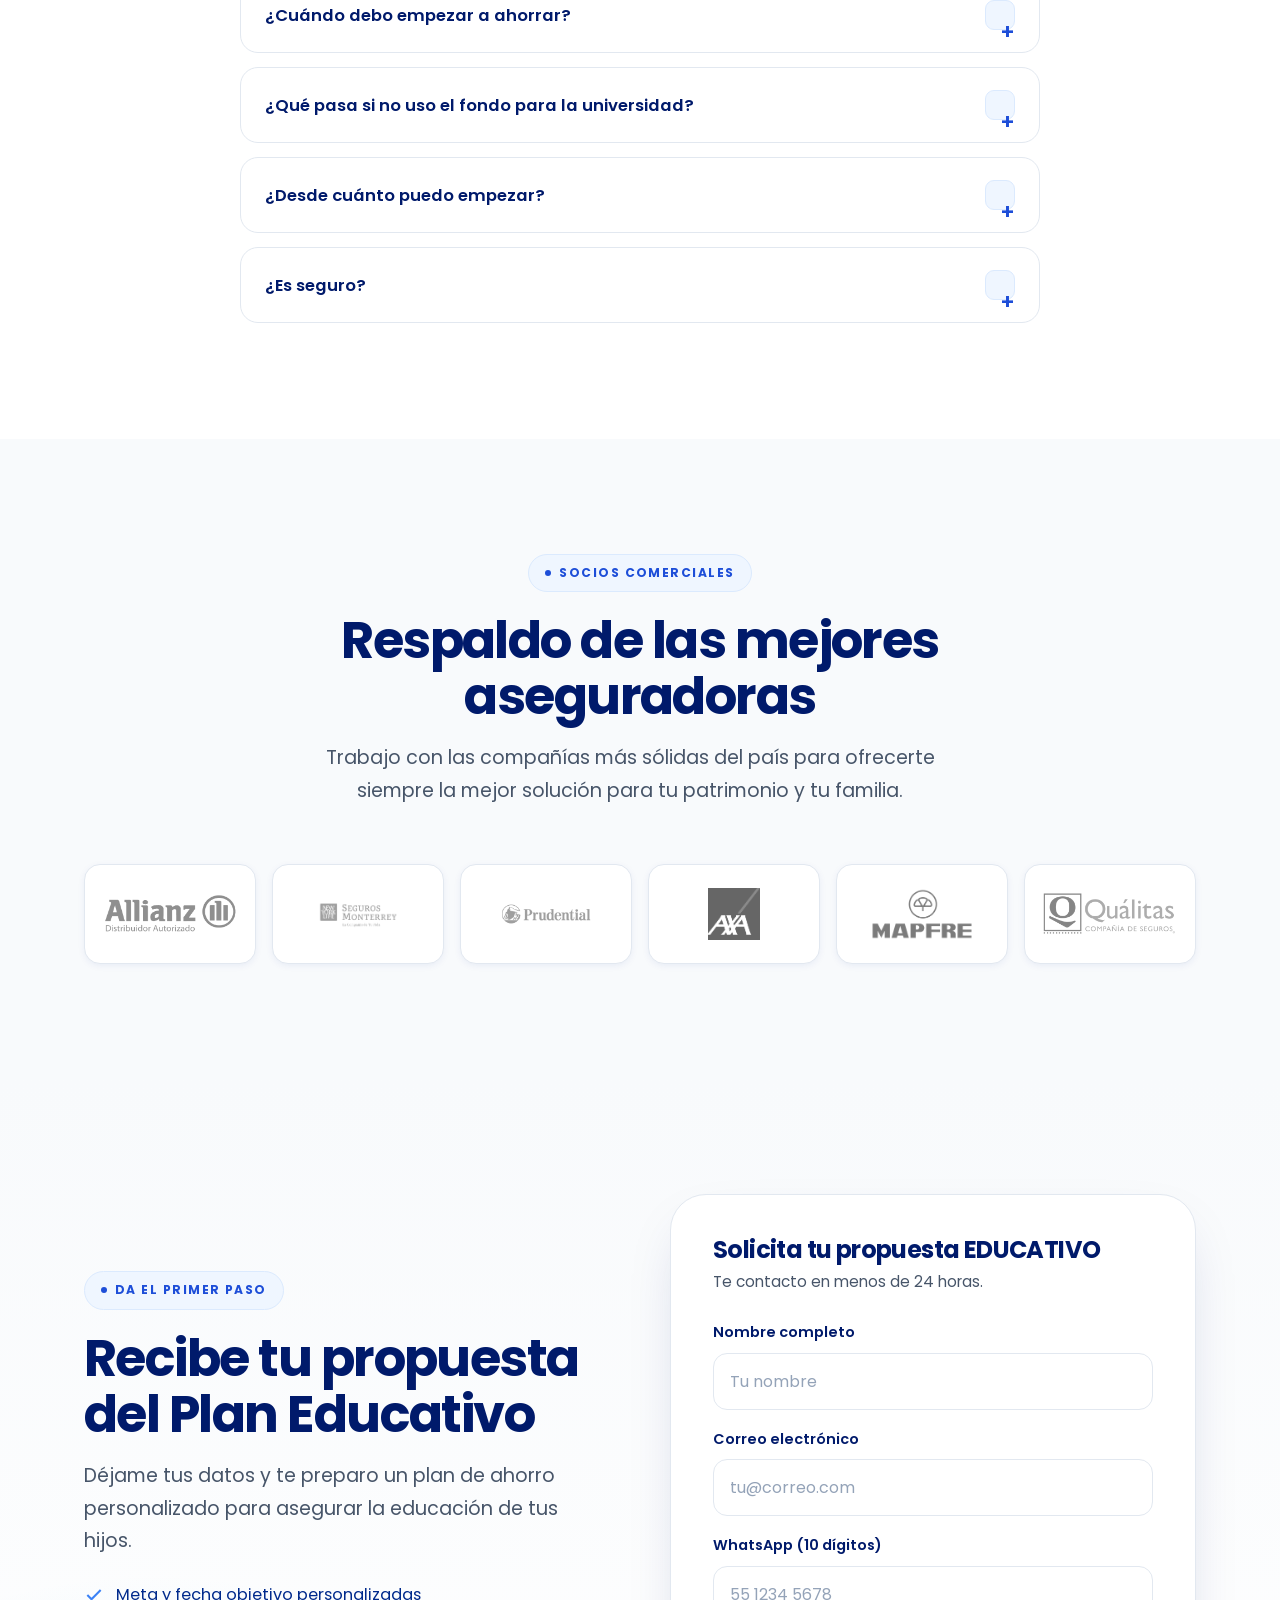
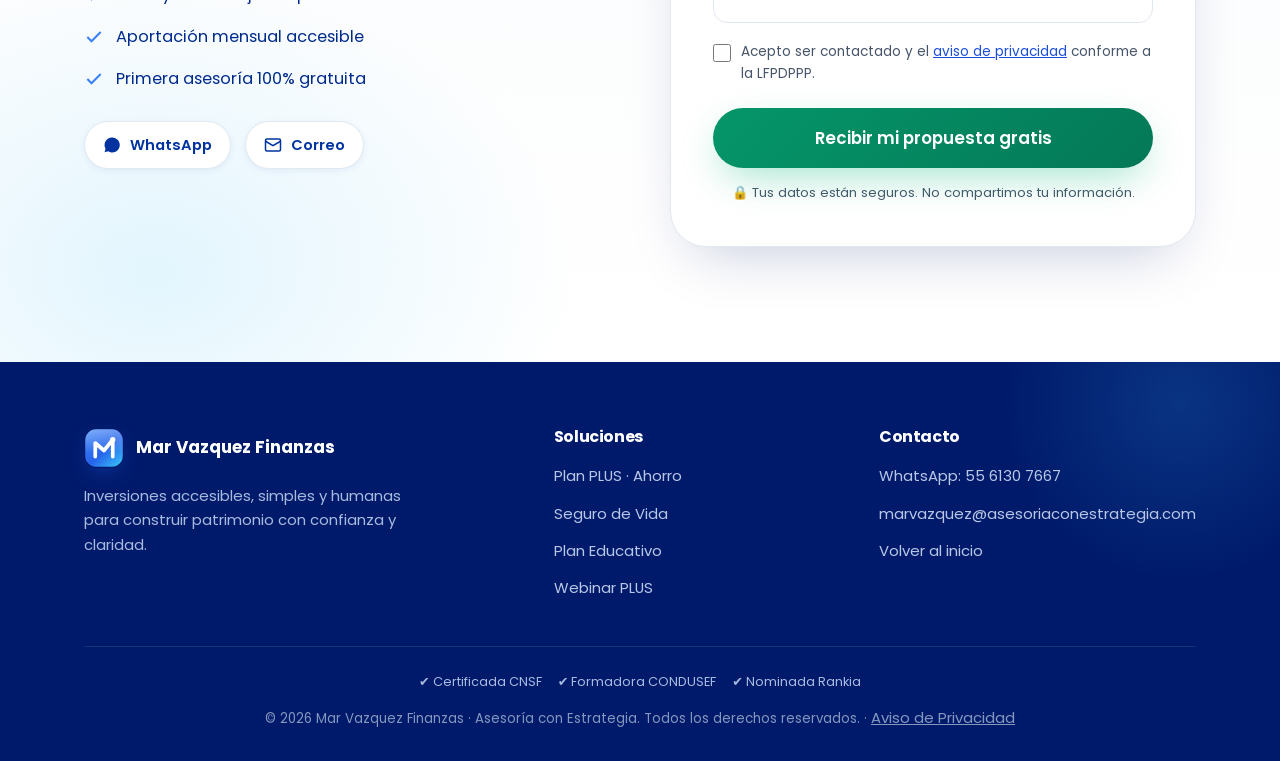
==== commit 0bee8022: "Add files via upload" ====
--- a/educativo.html
+++ b/educativo.html
@@ -38,6 +38,23 @@
 {"@type":"Question","name":"¿Desde cuánto puedo empezar?","acceptedAnswer":{"@type":"Answer","text":"Desde montos accesibles. Definimos una aportación mensual sostenible acorde a tu meta y fecha objetivo."}}
 ]}
 </script>
+
+<!-- Meta Pixel -->
+<script>
+  !function(f,b,e,v,n,t,s)
+  {if(f.fbq)return;n=f.fbq=function(){n.callMethod?
+  n.callMethod.apply(n,arguments):n.queue.push(arguments)};
+  if(!f._fbq)f._fbq=n;n.push=n;n.loaded=!0;n.version='2.0';
+  n.queue=[];t=b.createElement(e);t.async=!0;
+  t.src=v;s=b.getElementsByTagName(e)[0];
+  s.parentNode.insertBefore(t,s)}(window, document,'script',
+  'https://connect.facebook.net/en_US/fbevents.js');
+  fbq('init', '25336372275973357');
+  fbq('track', 'PageView');
+</script>
+<noscript><img height="1" width="1" style="display:none" alt=""
+  src="https://www.facebook.com/tr?id=25336372275973357&ev=PageView&noscript=1" /></noscript>
+
 </head>
 <body class="has-hero">
 
--- a/css/styles.css
+++ b/css/styles.css
@@ -95,6 +95,78 @@
 .dotgrid{
   background-image:radial-gradient(var(--blue-100) 1px,transparent 1px);
   background-size:26px 26px;
+}
+
+/* ============ FONDO DE VIDEO · SOLO "Qué hago por ti" ============
+   Todo va con scope de id a propósito: .dotgrid la usan dos secciones y este
+   video debe vivir únicamente en #servicios. El id (100) gana a .dotgrid (10),
+   así que aquí se apaga la trama de puntos y el video ocupa su lugar. */
+#servicios{
+  position:relative;overflow:hidden;background-image:none;background-color:var(--white);
+
+  /* Dónde vive el recuadro DENTRO del clip, medido sobre los 3852×2152 del
+     archivo: borde izq. 444px, borde sup. 372px, 954×1467 de tamaño. Son
+     fracciones del video, no de la sección — por eso van sin unidad. */
+  --frame-x:.1153;
+  --frame-y:.1729;
+  --frame-w:.2477;
+  --frame-h:.6817;
+
+  /* Dónde queremos que caiga: sobre la tarjeta PLUS, con un poco de aire.
+     El ancho de la tarjeta en % de la sección cambia con el viewport (la
+     sección es full-bleed y .wrap está topado a --maxw), así que la caja
+     objetivo se reconstruye con la misma geometría del grid en vez de con
+     porcentajes fijos. Vertical sí va en %: ahí el alto sí es estable. */
+  --wrap-w:min(var(--maxw),100%);
+  --col-w:calc((var(--wrap-w) - 48px - 44px) / 3); /* 48px padding, 2 gaps de 22 */
+  --card-x:calc((100% - var(--wrap-w)) / 2 + 24px);
+  --card-air:26px;                                  /* aire entre marco y tarjeta */
+
+  /* La destacada va con scale(1.045), así que crece .0225 por lado. */
+  --target-x:calc(var(--card-x) - var(--col-w) * .0225 - var(--card-air));
+  --target-w:calc(var(--col-w) * 1.045 + var(--card-air) * 2);
+  --target-y:33.9%;
+  --target-h:59.1%;
+}
+/* Para enmarcar la tarjeta del centro en vez de la destacada:
+   --target-x:calc(var(--card-x) + var(--col-w) + 22px - var(--card-air));
+   --target-w:calc(var(--col-w) + var(--card-air) * 2); */
+#servicios .section-video{
+  position:absolute;inset:0;width:100%;height:100%;
+  object-fit:cover;z-index:0;pointer-events:none;border:0;
+  /* Móvil y tablet: el recuadro del clip (24%/51% de su propio ancho y alto)
+     se alinea con el centro de la sección. Las tarjetas van apiladas, así que
+     no hay una a la que enmarcar: sólo se centra. */
+  object-position:24% 51%;
+  opacity:0;transition:opacity .9s ease;
+}
+/* Desde 980px las tarjetas van en 3 columnas y el recuadro sí puede enmarcar
+   una. Escalamos y desplazamos el clip para que su recuadro caiga justo sobre
+   la tarjeta destacada: ancho = objetivo ÷ fracción que ocupa dentro del video,
+   y el origen se corre hacia atrás por el margen que el recuadro trae. */
+@media(min-width:980px){
+  #servicios .section-video{
+    inset:auto;
+    width:calc(var(--target-w) / var(--frame-w));
+    height:calc(var(--target-h) / var(--frame-h));
+    left:calc(var(--target-x) - (var(--target-w) / var(--frame-w)) * var(--frame-x));
+    top:calc(var(--target-y) - (var(--target-h) / var(--frame-h)) * var(--frame-y));
+    object-fit:fill;
+    object-position:50% 50%;
+  }
+}
+#servicios .section-video.ready{opacity:1}
+/* Velo: el clip es claro, así que basta un lavado suave para que el titular
+   y el texto secundario mantengan contraste AA sobre las zonas doradas. */
+#servicios::after{
+  content:"";position:absolute;inset:0;z-index:1;pointer-events:none;
+  background:linear-gradient(180deg,rgba(255,255,255,.78),rgba(255,255,255,.62) 45%,rgba(255,255,255,.85));
+}
+#servicios .wrap{position:relative;z-index:2}
+/* Sin movimiento: se cae el video y vuelve la trama de puntos original. */
+@media(prefers-reduced-motion:reduce){
+  #servicios .section-video,#servicios::after{display:none}
+  #servicios{background-image:radial-gradient(var(--blue-100) 1px,transparent 1px);background-size:26px 26px}
 }
 
 /* ============ BUTTONS ============ */
@@ -439,13 +511,16 @@
 
 /* ============ TESTIMONIOS ============ */
 .testi-sec{background:var(--bg)}
-.testi{background:#fff;border:1px solid var(--line);border-radius:var(--radius);padding:30px 28px;position:relative;box-shadow:var(--shadow-sm);transition:transform .3s,box-shadow .3s}
+.testi{background:#fff;border:1px solid var(--line);border-radius:var(--radius);padding:30px 28px;position:relative;box-shadow:var(--shadow-sm);transition:transform .3s,box-shadow .3s;display:flex;flex-direction:column}
 .testi:hover{transform:translateY(-6px);box-shadow:var(--shadow-md)}
 .testi .quote{font-family:'Poppins';font-size:2.6rem;line-height:1;color:var(--blue-200);margin-bottom:4px}
-.testi .badge{position:absolute;top:20px;right:20px;font-size:.66rem;font-weight:700;color:#9a7400;background:#FFF6DC;padding:4px 10px;border-radius:100px}
 .testi p.t{font-size:1rem;color:var(--blue-800);margin-bottom:20px}
-.testi .who{display:flex;align-items:center;gap:12px}
-.testi .av{width:46px;height:46px;border-radius:50%;background:var(--grad-soft);flex:none}
+/* .who se ancla abajo para que las fichas de una misma fila alineen su pie */
+.testi .who{display:flex;align-items:center;gap:12px;margin-top:auto}
+.testi .av{
+  width:46px;height:46px;border-radius:50%;background:var(--grad-soft);flex:none;
+  display:grid;place-items:center;color:#fff;font-weight:700;font-size:.86rem;letter-spacing:.03em;
+}
 .testi .who b{display:block;color:var(--blue-900);font-size:.95rem}
 .testi .who span{color:var(--slate);font-size:.84rem}
 .testi .stars{margin-bottom:12px}
@@ -748,8 +823,20 @@
   color:#fff;background-color:#0033A0;
   background-image:radial-gradient(1100px 700px at 80% -5%,#1747C4,transparent 60%),linear-gradient(160deg,#0A3AAE,#001A6B);
 }
+/* Video de fondo del hero. Va al fondo de todo: por encima del degradado de
+   marca, por debajo del velo, de la foto de Mar y del texto. Nace en opacity 0
+   y entra cuando el video puede reproducirse, para que nunca haya un salto
+   negro ni se retrase el pintado del titular. */
+.hero-video{
+  position:absolute;inset:0;width:100%;height:100%;
+  object-fit:cover;z-index:0;pointer-events:none;border:0;
+  opacity:0;transition:opacity .9s ease;
+}
+.hero-video.ready{opacity:.5}
+@media(prefers-reduced-motion:reduce){ .hero-video{display:none} }
+
 .hero::before,.vsl-hero::before{
-  content:"";position:absolute;inset:0;z-index:0;pointer-events:none;
+  content:"";position:absolute;inset:0;z-index:1;pointer-events:none;
   background:
     radial-gradient(900px 500px at 85% -5%,rgba(255,255,255,.16),transparent 60%),
     radial-gradient(700px 600px at 5% 15%,rgba(255,255,255,.08),transparent 60%);
